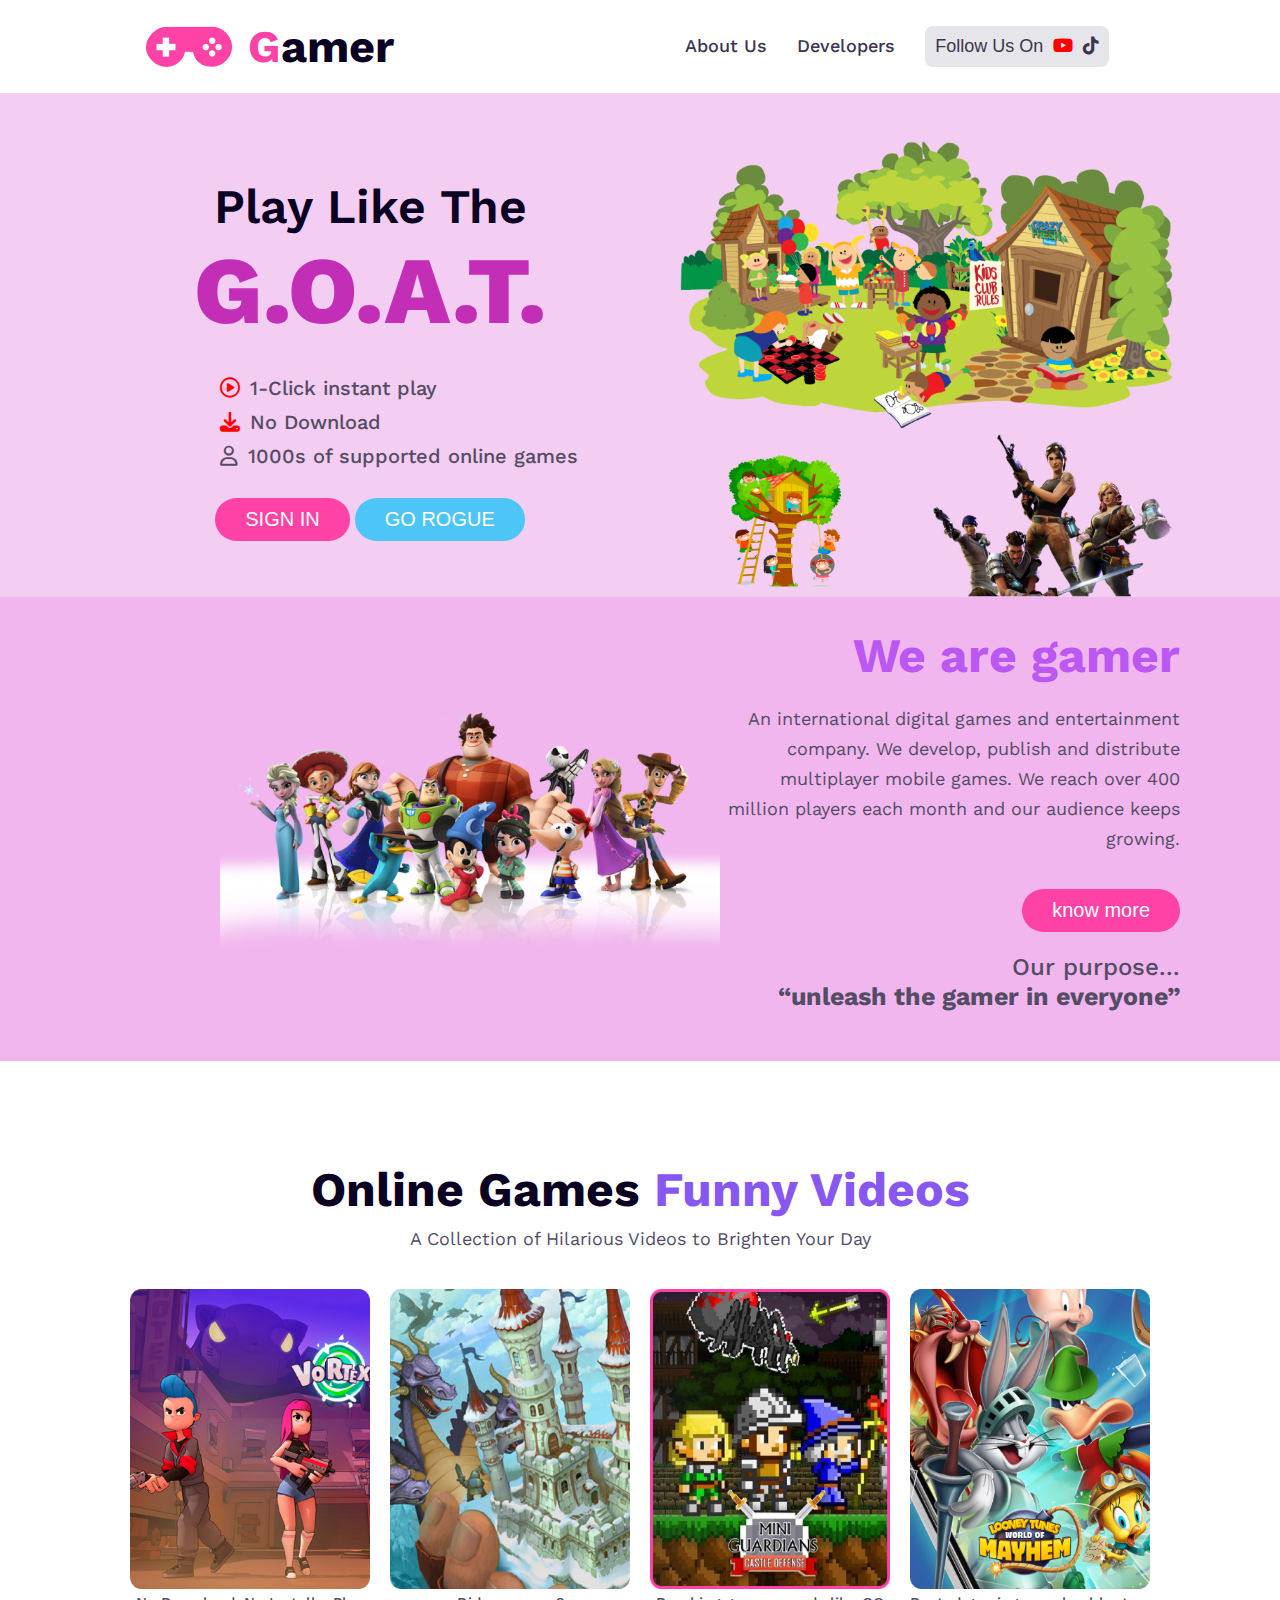
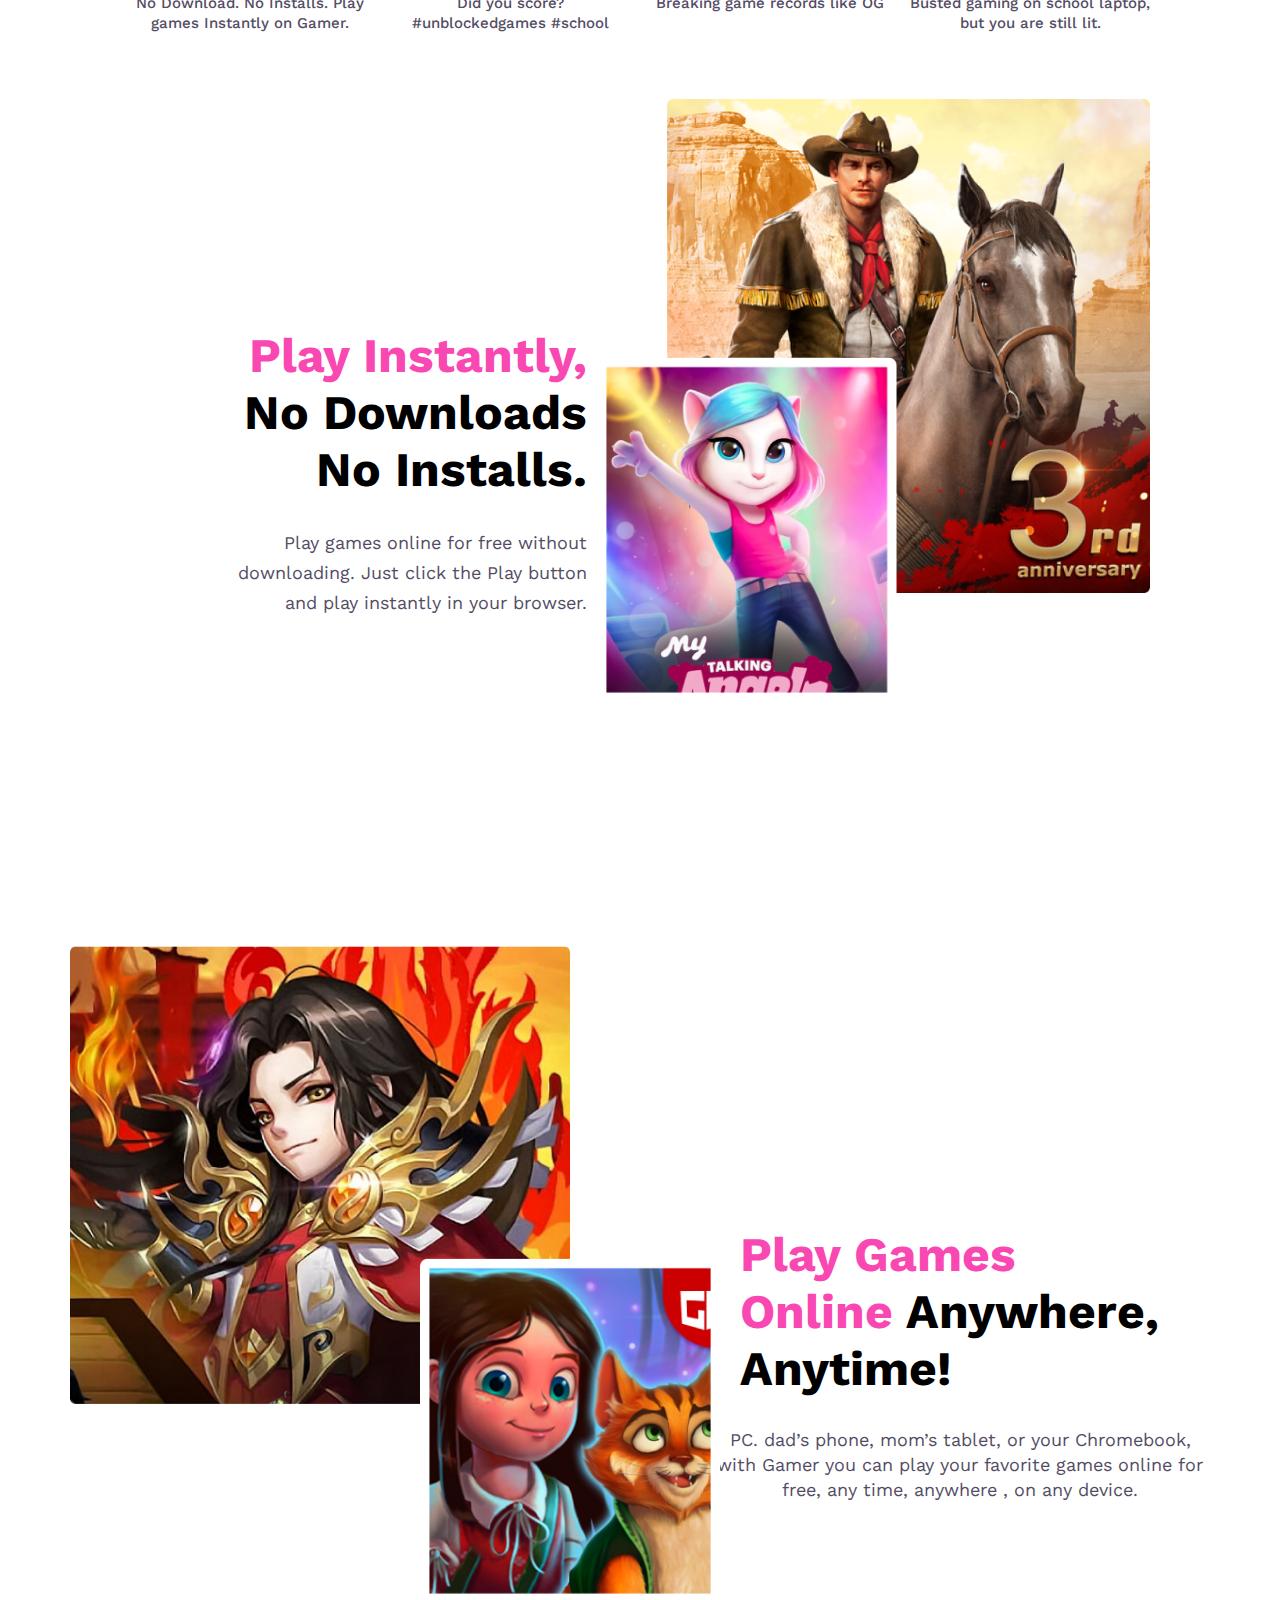
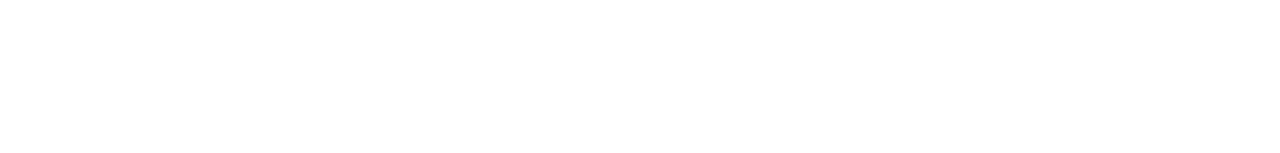
==== index.html @ 500e4ae5 "updated play-games section" ====
<!DOCTYPE html>
<html lang="en">
<head>
    <meta charset="UTF-8">
    <meta name="viewport" content="width=device-width, initial-scale=1.0">
    <title>Gamer</title>

    <!-- favicon  -->
    <link rel="shortcut icon" href="images/Frame.png" type="image/x-icon">

    <!-- font awesome cdn  -->
    <link rel="stylesheet" href="https://cdnjs.cloudflare.com/ajax/libs/font-awesome/6.4.0/css/all.min.css">

    <link rel="stylesheet" href="style.css">
</head>
<body>
    

    <header>
        <!-- navbar section starts here -->
        <nav class="nav-container">
            <div class="logo-container">
                <img src="images/Frame.png" alt="">
                <p><span class="g">G</span>amer</p>
            </div>
            <div class="nav-items-container">
                <a href="">About Us</a>
                <a href="">Developers</a>
                <a href=""><button class="login-btn" href="">Follow Us On  <i class="fa-brands fa-youtube"></i>  <i class="fa-brands fa-tiktok"></i></button></a>
            </div>
        </nav>
        


        <div class="banner">
            <div class="banner-content">
                <h3>Play Like The</h3>
                <h2>G.O.A.T.</h2>
                <p><i class="fa-regular fa-circle-play red"></i></i>1-Click instant play</p>
                <p><i class="fa-solid fa-download red"></i>No Download</p>
                <p><i class="fa-regular fa-user "></i>1000s of supported online games</p>
                <button class="btn-primary btn">SIGN IN</button>
                <button class="btn-blue btn">GO ROGUE</button>
            </div>            
            <img src="images/Group 18.png" alt="" class="banner-photo">           
        </div>

        <!-- banner section ends from here  -->

    </header>

    <main>

        
        <!-- We are gamer section starts from here  -->
        <section class="gamer">                       
            <img src="images/pngwing 4.png" alt="" class="gamer-photo"> 
            <div class="gamer-content">
                <h3>We are gamer</h3>
                <p>An international digital games and entertainment company. We develop, publish and distribute multiplayer mobile games. We reach over 400 million players each month and our audience keeps growing.</p>            
                <button class="btn-know btn-primary btn">know more</button>
                <p class="our-purpose">Our purpose...</p>
                <span>“unleash the gamer in everyone”</span>
            </div>           
        </section>
        <!-- We are gamer section ends from here  -->

        <!--  Funny Videos section starts from here  -->
        <section class="funny-video" >
            <div class="funny-video-container">
                <h2 class="funny-video-title">Online Games <span>Funny Videos</span></h2>
            <p class="funny-video-description">
                A Collection of Hilarious Videos to Brighten Your Day
            </p>
            </div>
            <div class="funny-video-card">
                <div class="cards">
                    <img class="card-photo1" src="images/Rectangle 4.png" alt=""><br>
                    <a href="">No Download. No Installs. Play games Instantly on Gamer.</a>
                </div>
                <div class="cards">
                    <img class="card-photo2"  src="images/Rectangle 5.png" alt=""><br>
                    <a href="">Did you score? #unblockedgames #school</a>
                </div>
                <div class="cards">
                    <img class="card-photo3"  src="images/Rectangle 7.png" alt=""> <br>
                    <a href="">Breaking game records like OG</a>
                </div>
                <div class="cards">
                    <img class="card-photo4"  src="images/Rectangle 6.png" alt=""> <br>
                    <a href="">Busted gaming on school laptop, but you are still lit.</a>
                </div>
            </div>
        </section>
         <!--  Funny Videos section ends from here  -->


        <!-- Play section  -->
        <section class="play">
            <div class="play-content">
                <h3 class="play-title"><span class="">Play Instantly,</span>
                    No Downloads
                    No Installs.</h3>
                <p class="play-description">Play games online for free without downloading. Just click the Play button and play instantly in your browser.</p>                
            </div>
            <div class="play-img">
                <img class="img" src="images/Rectangle 55.png" alt="">
                <div class="badge-img">
                    <img  class="badge-img" src="images/Rectangle 66.png" alt="">
                </div>
            </div>
        </section>

        <!-- Play section  -->
        <section class="play-games">
            <div class="play-games-img">
                <img class="img" src="images/Rectangle 67.png" alt="">
                <div class="play-games-badge-img">
                    <img  class="play-games" src="images/Rectangle 78.png" alt="">
                </div>
            </div>

            <div class="play-games-content">
                <h3 class="play-games-title"><span >Play Games <br> Online</span>
                     Anywhere, Anytime!</h3>
                <p class="play-games-description">PC. dad’s phone, mom’s tablet, or your Chromebook, with Gamer you can play your favorite games online for free, any time, anywhere , on any device.</p>                
            </div>
            
        </section>
    </main>


  
</body>
</html>
---- style.css ----
/* Work Sans font family  */

  @import url('https://fonts.googleapis.com/css2?family=Work+Sans:ital,wght@0,400;0,500;0,600;0,700;0,800;1,400;1,500;1,600;1,700;1,800&display=swap');

*{
    margin: 0px;
    padding: 0px;
  }
body{
    font-family: 'Work Sans', sans-serif;
  }

  /* navbar section starts from here  */
nav{
    background-color: #fff;
    display: flex;
    justify-content: space-around;
    align-items: center;
    padding: 20px 0px;
}
.logo-container{
    display: flex;   
    align-items: center; 
}
.logo-container img{
    margin-right: 15px;
}
.logo-container p{
    color: #0B0223;
    font-size: 45px;
    font-weight: 700;
}
.logo-container .g{
    color: #FF42A5;
}
.nav-container a{
    color: #3C354F;
    font-size: 18px;
    font-weight: 500;
    text-decoration: none;
    margin-right: 25px;
}
.nav-container button{
    padding: 10px;
    font-size: 18px;
    color: #3C354F;
    border-radius: 8px;
    background: rgba(11, 2, 35, 0.10);
    border: none;
}
.nav-container button i{
    margin-left: 5px;
}
.nav-container button i:first-child{
    color: red;
}
/* navbar section ends from here  */


 .banner{
    display: flex;
    align-items: center;
    text-align: center; 
    justify-content: space-between;
    padding: 30px 100px 0px 120px;
    text-align: left;
    background-color: rgb(244, 205, 242);
}
.banner-content{
    width: 500px;
    text-align: center;
}
.banner h3{
    color: #0B0223;
    font-size: 48px;
    font-weight: 600;
    margin-bottom: 0px;
}
.banner h2{
    font-size: 95px;
    font-weight: 800;
    color:  #c22fb6;
    margin-bottom: 30px;
}

.banner-content p{
    text-align: left;
    padding: 0px 0px 0px 100px;
    color: #534C64;
    font-size: 20px;
    font-weight: 500;
    margin:10px 0px 0px 0px;
}
.banner-content .red{
    color: red;
}
.banner-content i{
    margin-right: 10px;
}
.banner-photo{
    width: 500px;
}
.banner-content button{
    margin-top: 30px;
}
.btn{
    margin-top: 35px;
    padding: 10px 30px;
    font-size: 20px;
    border-radius: 48px;
    color: #fff;
    border: none;
}
 .btn-primary{
    background:  #FF42A5;
}
 .btn-blue{
    background:  #4EC5F7;
}
 /* We are gamer section starts from here  */
 .gamer{
    display: flex;
    align-items: center;
    justify-content: space-between;
    padding: 30px 100px 0px 120px;
    background-color: rgb(241, 182, 238);
    text-align: right;
    padding-bottom: 50px;
 }
 .gamer img{
    width: 500px;
    padding-left: 100px;
 }
 .gamer .gamer-content{
    width: 500px;
 }
 .gamer-content h3{
    text-align: right;
    font-size: 48px;
    font-weight: 700;
    color: #bb58f1;
 }
 .gamer p{
    
    margin-top: 20px;
    color: #534C64;
    text-align: right;
    font-size: 18px;
    font-weight: 400;
    line-height: 30px;
 }
 .gamer button{
    text-align: right;
 }
 .gamer .our-purpose{
    color: #534C64;
    text-align: right;
    font-size: 24px;
    font-weight: 500;
 }
 .gamer span{
    color: #534C64;
    font-size: 25px;
    font-weight: 700;
 }

  /* Funny Videos section starts from here  */
 .funny-video{
    text-align: center;
    margin:0px 120px 100px 120px;

}
.funny-video-container{
    margin: 100px  0px 30px 0px;
}
.funny-video-title{
    color: #0B0223;
    text-align: center;
    font-size: 48px;
    font-weight: 700;
    margin-bottom: 10px;
}
.funny-video-title span{
   color: #8758F1;
}
.funny-video-description{
    color: #534C64;
    font-size: 18px;
    font-weight: 400;
    
}
.funny-video-card{
    display: flex;
    align-items: center;
    justify-content: space-evenly;
}
.cards{
    padding: 10px;
    width: 100%;
    height: 300px;
}
.cards img{
   width: 100%;
   height: 300px;
    
}

.cards a{
    color: #534C64;
    font-size: 15px;
    font-weight: 500;
    line-height: 20px;
    text-decoration: none;
}

/* Funny Videos section ends from here  */
/* play section  */
.play{
    /* margin:  0px 240px; */
    /* margin: 130px 50px 0px; */
    display: flex;
    justify-content: space-between;
    align-items: center;
    text-align: center;
    padding: 0px 200px;
    margin-bottom: 0px;
}
.play-content{    
    width: 400px;
    text-align: center;
    padding: 0px 10px 100px 0px;
}
.play .play-title{    
    text-align: right;
    font-size: 48px;
    font-weight: 700;
}
.play .play-title span{
    color: #F948B2;
}
.play .play-description{
    color: #534C64;
    text-align: right;
    font-size: 18px;
    font-weight: 400;
    bottom: 120px;
    line-height: 30px;
    margin-top: 30px;
}
.play-img{
   width: 500px;
}
.play-img .img{ 
    width: 100%;
    margin-left: 70px;
}
.badge-img {
    border-radius: 8px;
    width: 300px;
    position: relative;     
    bottom: 120px;
}



/* play-games section starts from here  */
.play-games{
    display: flex;
    justify-content: space-around;
    align-items: center;
    text-align: center;
    margin-top: 0px;
}
.play-games-img {
    width: 500px;
}
.play-games-img img{
    width: 100%;
}
.play-games-badge-img {
    border-radius: 8px;
    width: 300px;
    position: relative;     
    bottom: 150px;
    left: 350px;
}
.play-games-content{
    width: 500px;
}
.play-games-title{
    font-size: 48px;
    font-weight: 700;
    text-align: left;
    padding: 30px;
}
.play-games-title span{
    color: #F948B2;
}
.play-games-description{
    color: #534C64;
    font-size: 18px;
    font-weight: 400;
    line-height: 25px;
}


/* media query starts from here  */

@media screen and (max-width: 576px) {
    nav, .nav-items-container{
        flex-direction: column;
    }
   
    .nav-container a{
        display: grid;
        padding: 10px;
        text-align: center;
    }
}
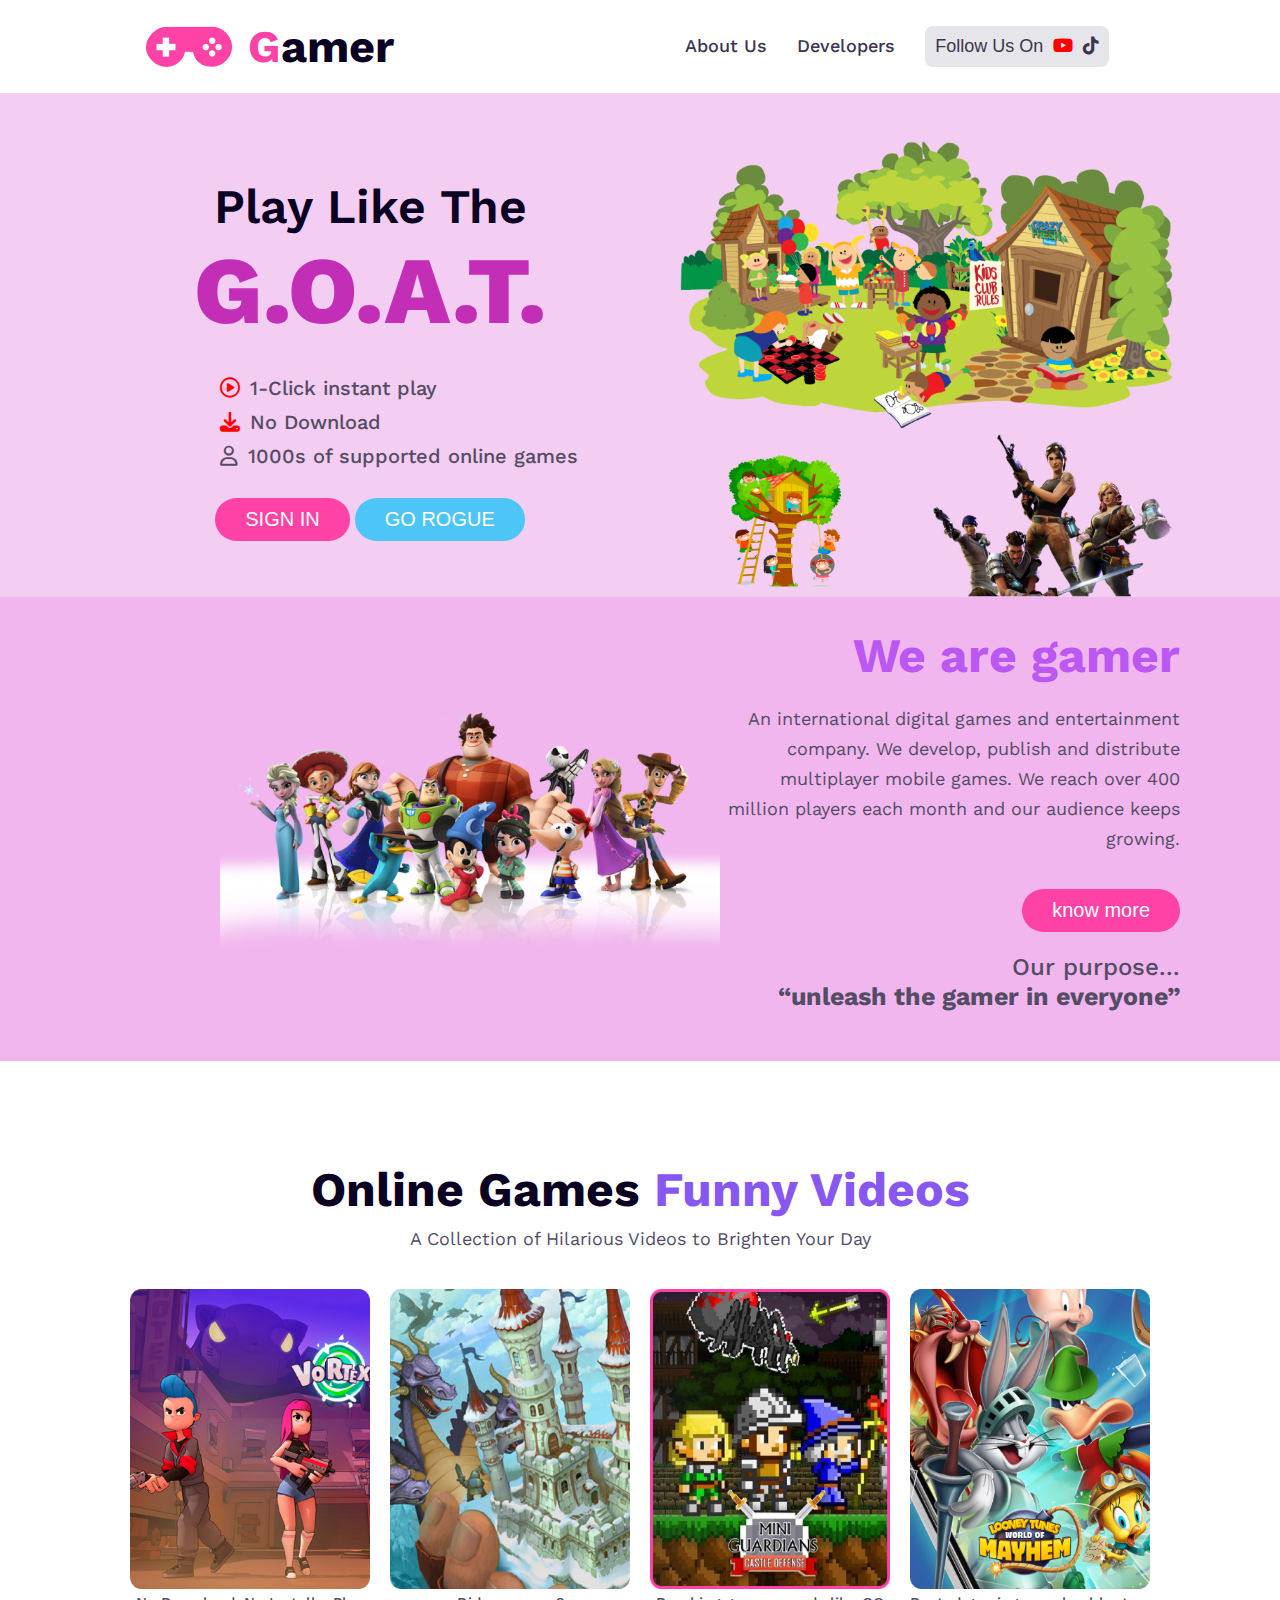
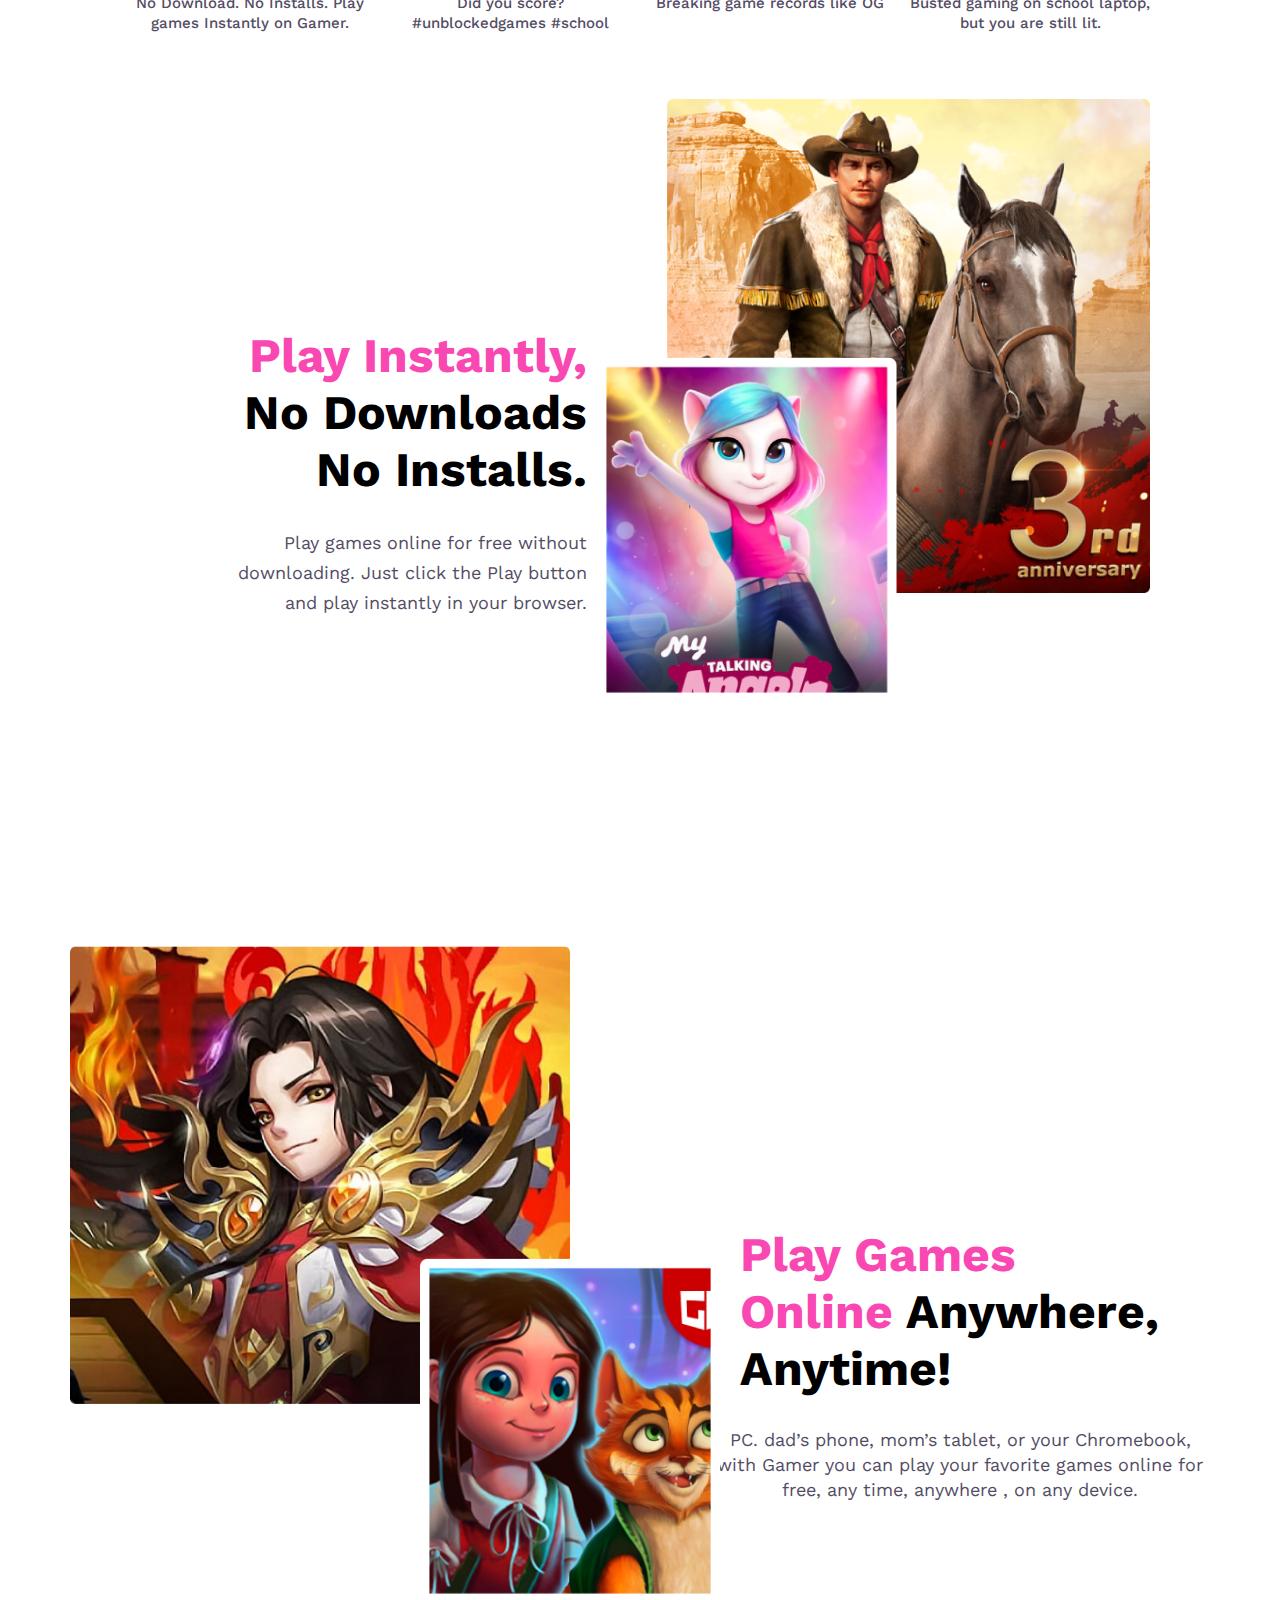
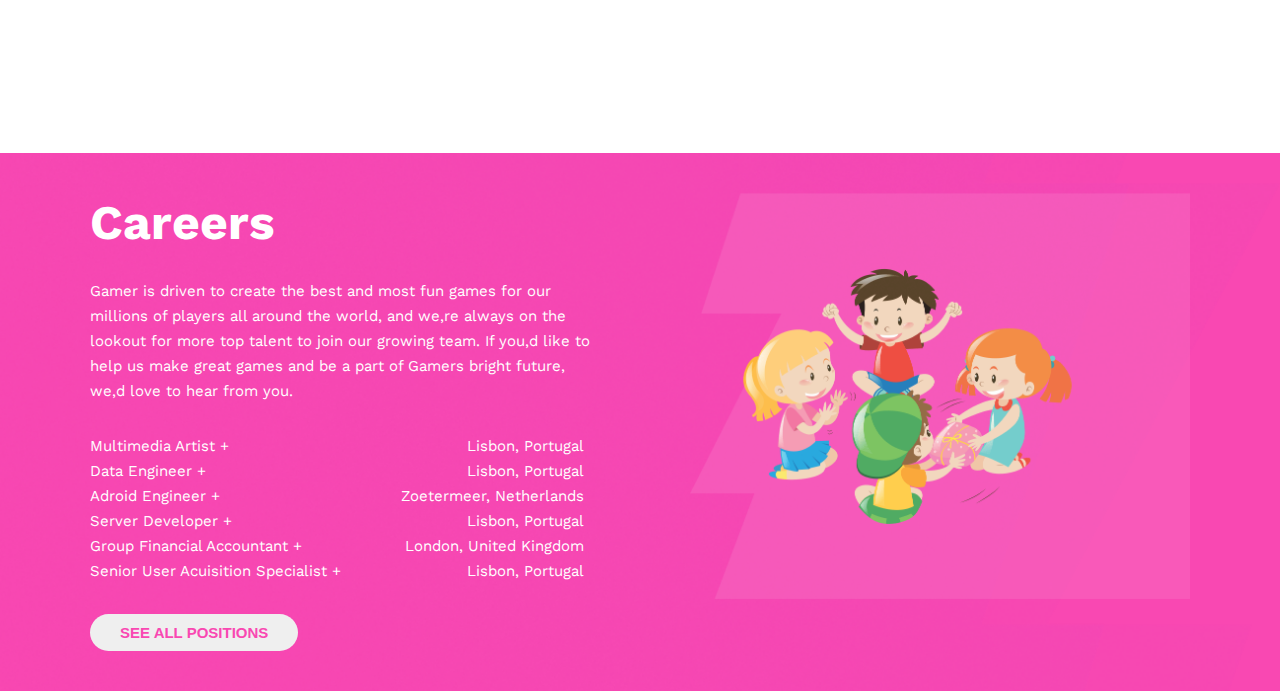
==== commit c473e8c8: "completed carrer section" ====
--- a/index.html
+++ b/index.html
@@ -111,7 +111,7 @@
             </div>
         </section>
 
-        <!-- Play section  -->
+        <!-- Play games section  -->
         <section class="play-games">
             <div class="play-games-img">
                 <img class="img" src="images/Rectangle 67.png" alt="">
@@ -127,6 +127,37 @@
             </div>
             
         </section>
+
+        <section class="carrer">
+            <div class="carrer-content">
+                <div class="carrer-description">
+                    <h1>Careers</h1>
+                    <p>Gamer is driven to create the best and most fun games for our millions of players all around the world, and we,re always on the lookout for more top talent to join our growing team. If you,d like to help us make great games and be a part of Gamers bright future, we,d love to hear from you.</p>
+                </div> 
+                <div class="carrer-post">
+                    <div class="post">
+                        <p>Multimedia Artist + <br>
+                            Data Engineer + <br>
+                            Adroid Engineer + <br>
+                            Server Developer + <br>
+                            Group Financial Accountant + <br>
+                            Senior User Acuisition Specialist +</p>
+                            <button>See all positions</button>
+                    </div>
+                    <div class="name">
+                        Lisbon, Portugal <br> 
+                        Lisbon, Portugal <br>
+                        Zoetermeer, Netherlands <br>
+                        Lisbon, Portugal <br>
+                        London, United Kingdom <br>
+                        Lisbon, Portugal <br>
+                    </div>
+                </div>               
+            </div>
+            <div class="carrer-image">
+                <img src="images/Group 65.png" alt="">
+            </div>
+        </section>
     </main>
 
 
--- a/style.css
+++ b/style.css
@@ -302,8 +302,63 @@
     font-weight: 400;
     line-height: 25px;
 }
-
-
+/* carrer section starts from here  */
+.carrer{
+    display: flex;
+    justify-content: space-around;
+    background-color:  #F948B2;
+    padding: 40px;
+    background-image: url('images/Group\ 14.png');
+    background-position: center;
+    background-size: cover;
+    background-repeat: no-repeat;
+}
+.carrer-description h1{
+    color: #FFF;
+    font-size: 48px;
+    font-weight: 700;
+    line-height: 60px; 
+    margin-bottom: 2cqw;
+}
+.carrer-description p, .carrer-post{
+    color: #FFF;
+    font-size: 15px;
+    font-weight: 400;
+    line-height: 25px;
+}
+.carrer-content{
+    width: 500px;
+    
+}
+.post, .name{
+    margin-top: 30px;
+}
+.post{
+    text-align: left;
+    padding-right: 60px;
+}
+.post button{
+    margin-top: 30px;
+    padding: 10px 30px;
+    font-size: 15px;
+    font-weight: 600;
+    text-transform: uppercase;
+    border-radius: 50px;
+    border: none;
+    color: #F948B2;
+}
+.name{
+    text-align: right;
+}
+.carrer-post{
+    display: flex;
+}
+.carrer-image{
+    width: 500px;
+}
+.carrer-image img{
+    width: 100%;
+}
 /* media query starts from here  */
 
 @media screen and (max-width: 576px) {
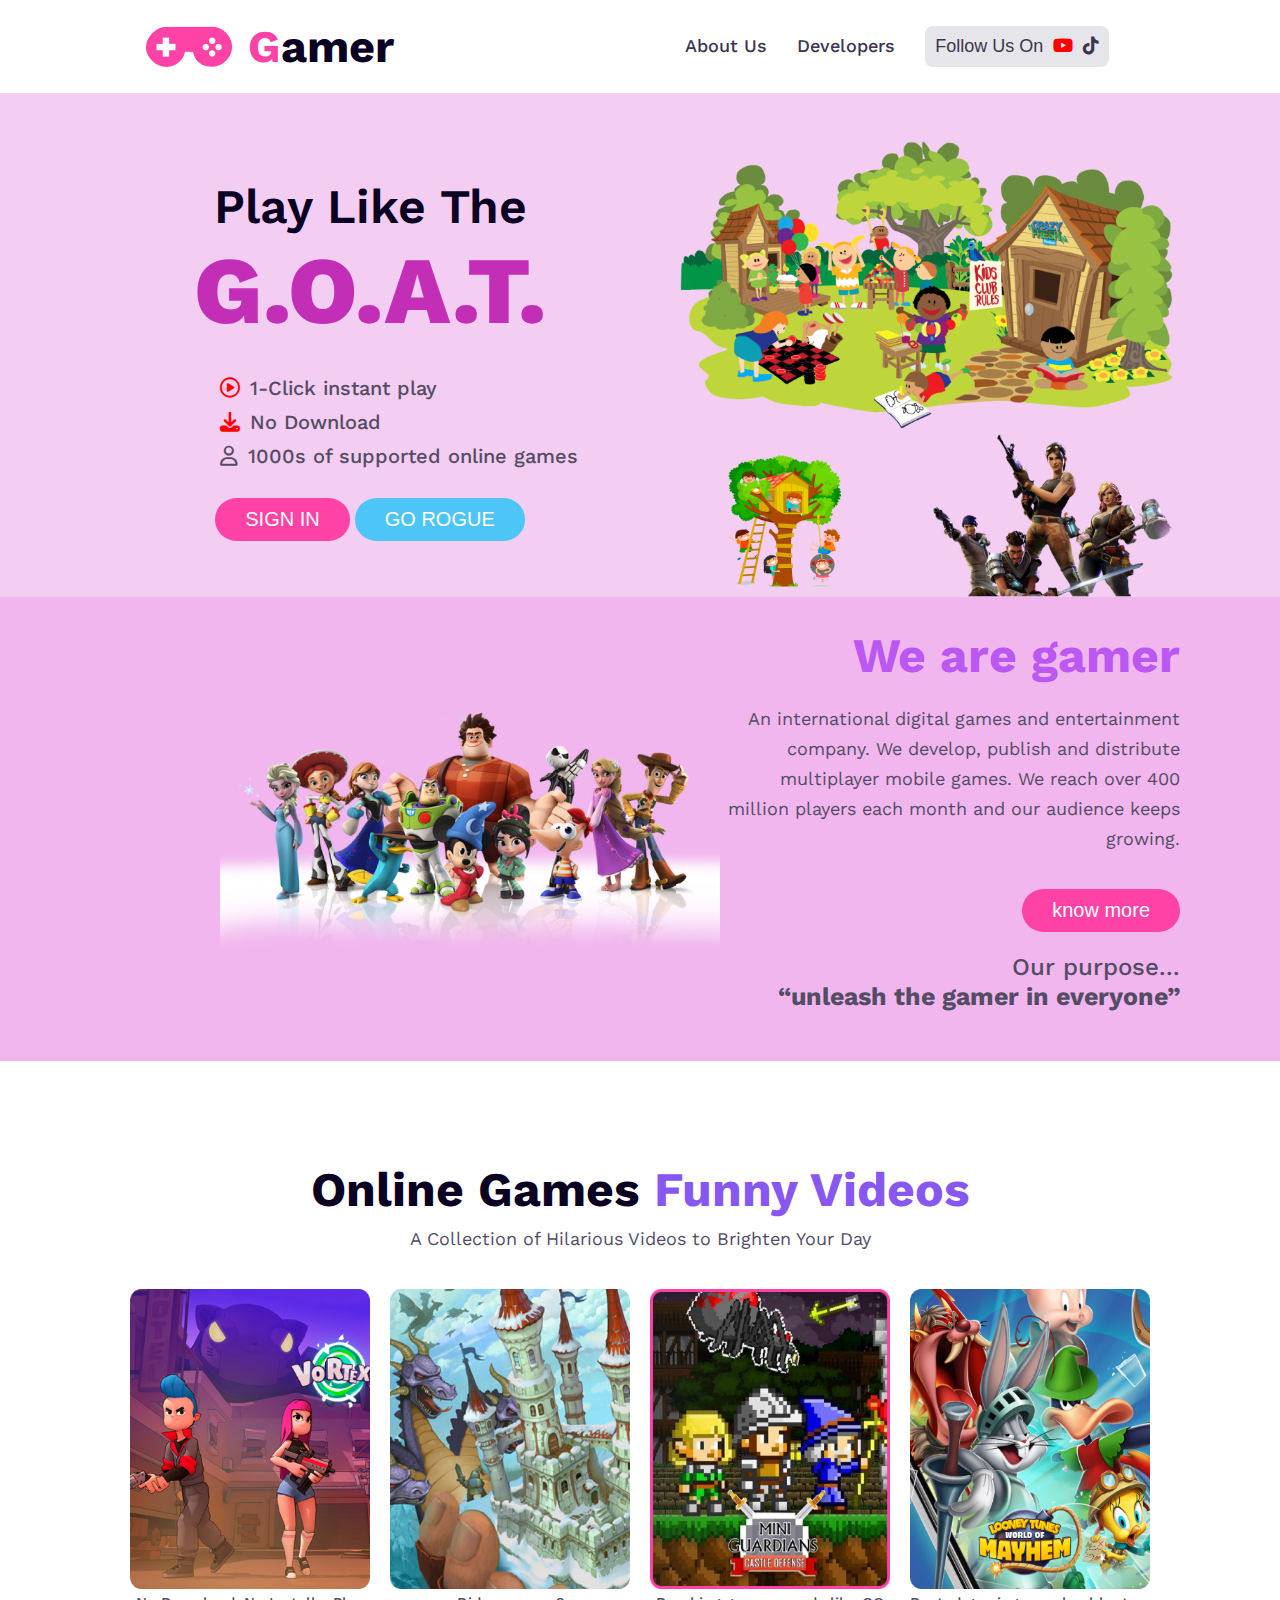
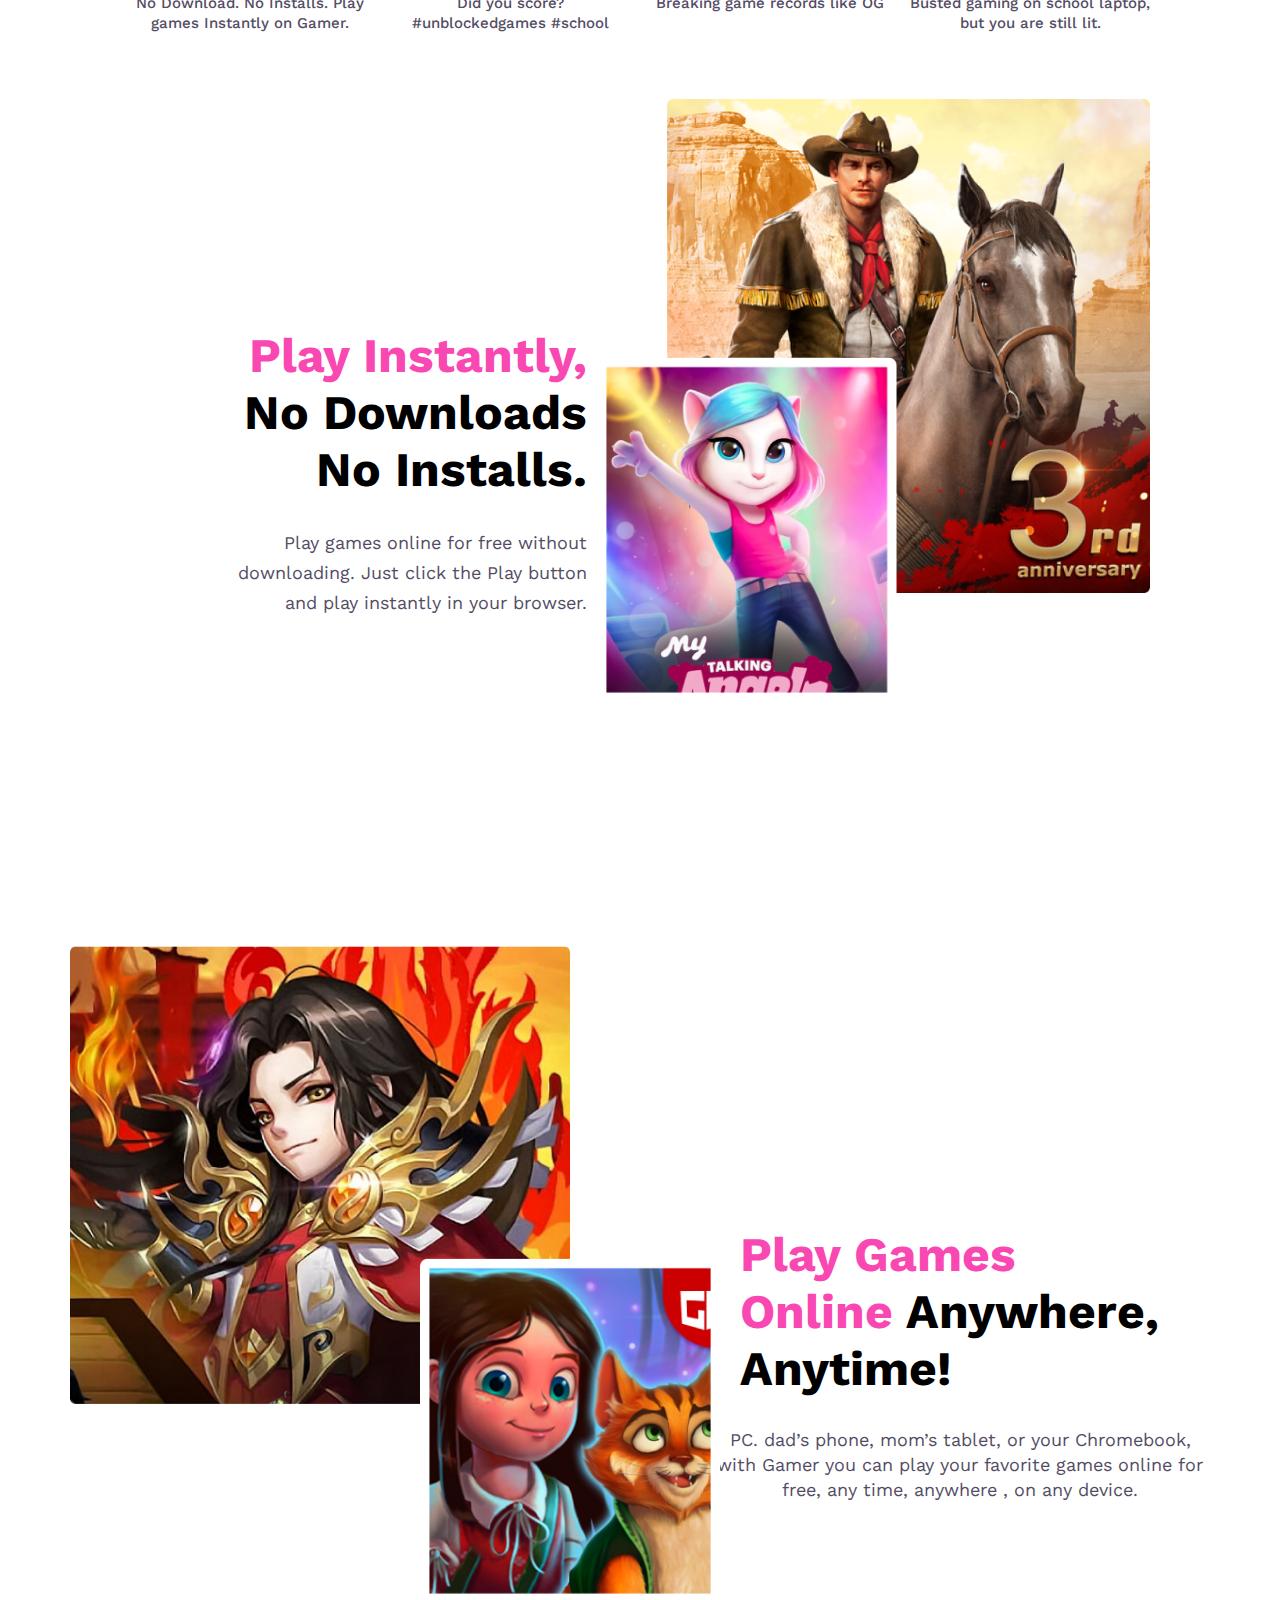
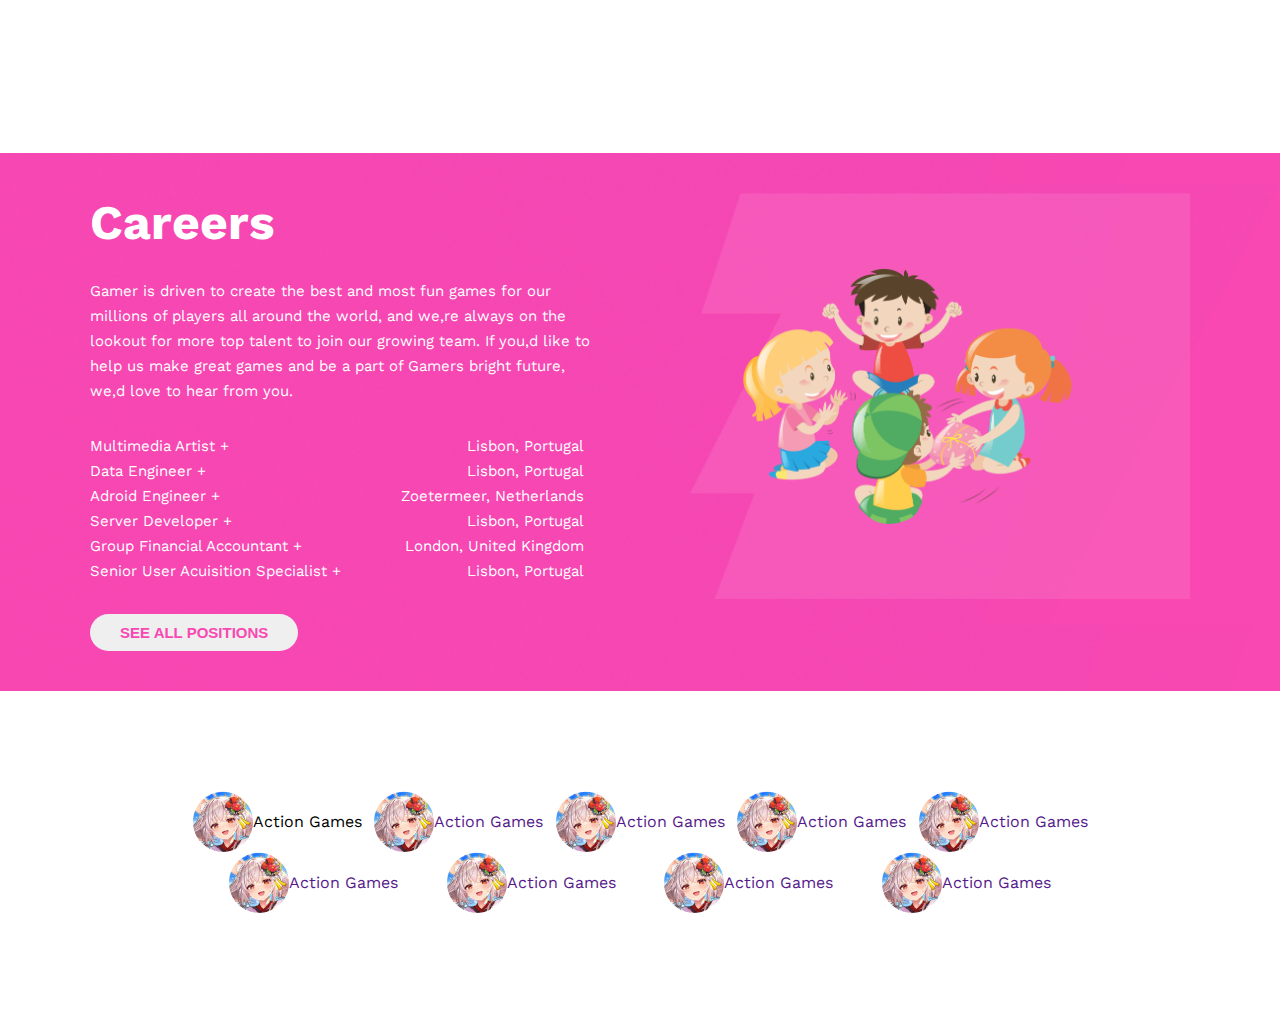
==== commit bf17d7e2: "brand section created" ====
--- a/index.html
+++ b/index.html
@@ -158,6 +158,51 @@
                 <img src="images/Group 65.png" alt="">
             </div>
         </section>
+
+        <section class="brand">
+            <div class="profile1">
+                <div class="user-1">
+                    <img src="images/Rectangle 11.png" alt="">
+                    <span>Action Games</span>
+                </div>
+                <div class="user-1">
+                    <img src="images/Rectangle 11.png" alt="">
+                    <a href="">Action Games</a>
+                </div>
+                <div class="user-1">
+                    <img src="images/Rectangle 11.png" alt="">
+                    <a href="">Action Games</a>
+                </div>
+                <div class="user-1">
+                    <img src="images/Rectangle 11.png" alt="">
+                    <a href="">Action Games</a>
+                </div>
+                <div class="user-1">
+                    <img src="images/Rectangle 11.png" alt="">
+                    <a href="">Action Games</a>
+                </div>
+            </div>
+            <div class="profile2">
+                <div class="user-1">
+                    <img src="images/Rectangle 11.png" alt="">
+                    <a href="">Action Games</a>
+                </div>
+                <div class="user-1">
+                    <img src="images/Rectangle 11.png" alt="">
+                    <a href="">Action Games</a>
+                </div>
+                <div class="user-1">
+                    <img src="images/Rectangle 11.png" alt="">
+                    <a href="">Action Games</a>
+                </div>
+                <div class="user-1">
+                    <img src="images/Rectangle 11.png" alt="">
+                    <a href="">Action Games</a>
+                </div>
+            </div>
+            
+            </div>
+        </section>
     </main>
 
 
--- a/style.css
+++ b/style.css
@@ -359,6 +359,28 @@
 .carrer-image img{
     width: 100%;
 }
+
+/* brand section starts from here  */
+.brand{
+    margin: 100px 180px;
+}
+.profile1{
+    display: flex;
+    justify-content: space-evenly;
+}
+.profile2{
+    display: flex;
+    justify-content: space-evenly;
+}
+.brand a{
+    text-decoration: none;
+    text-align: center;
+}
+.user-1{
+    display: flex;
+    align-items: center;
+}
+
 /* media query starts from here  */
 
 @media screen and (max-width: 576px) {
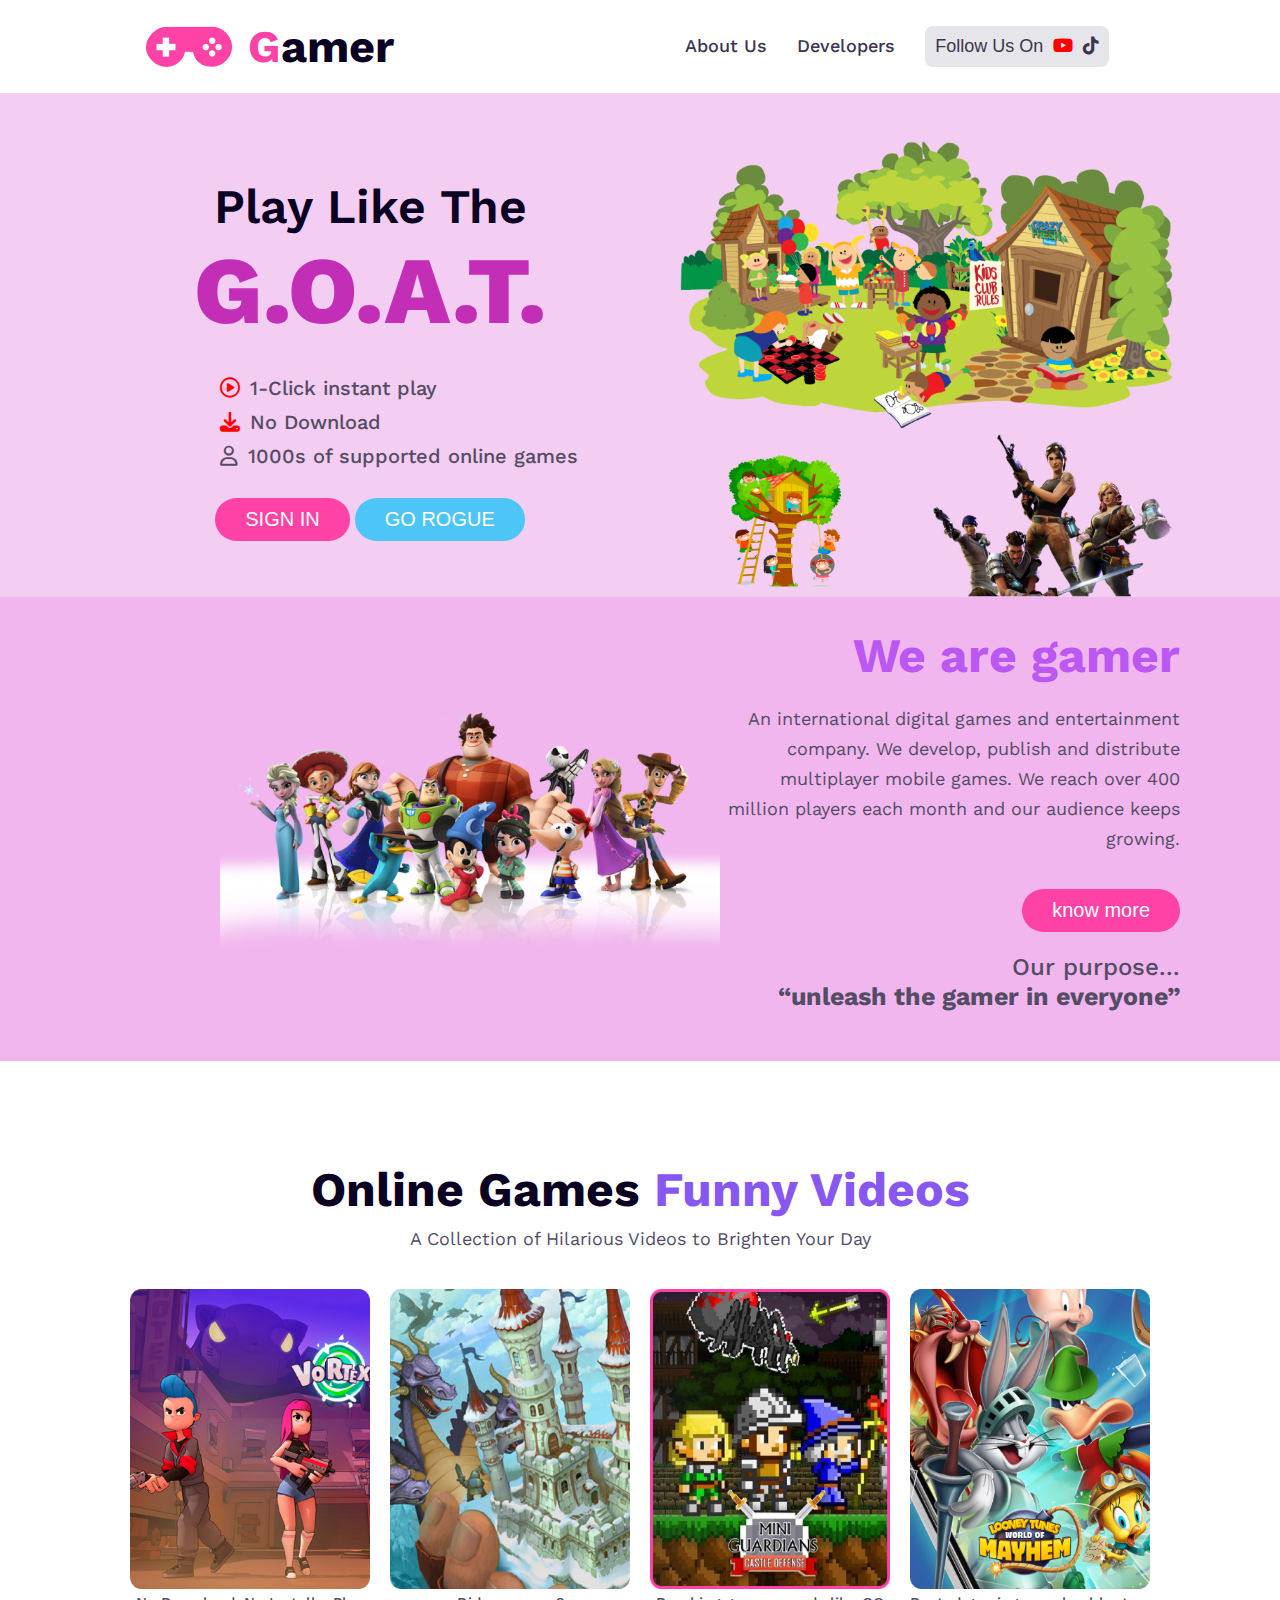
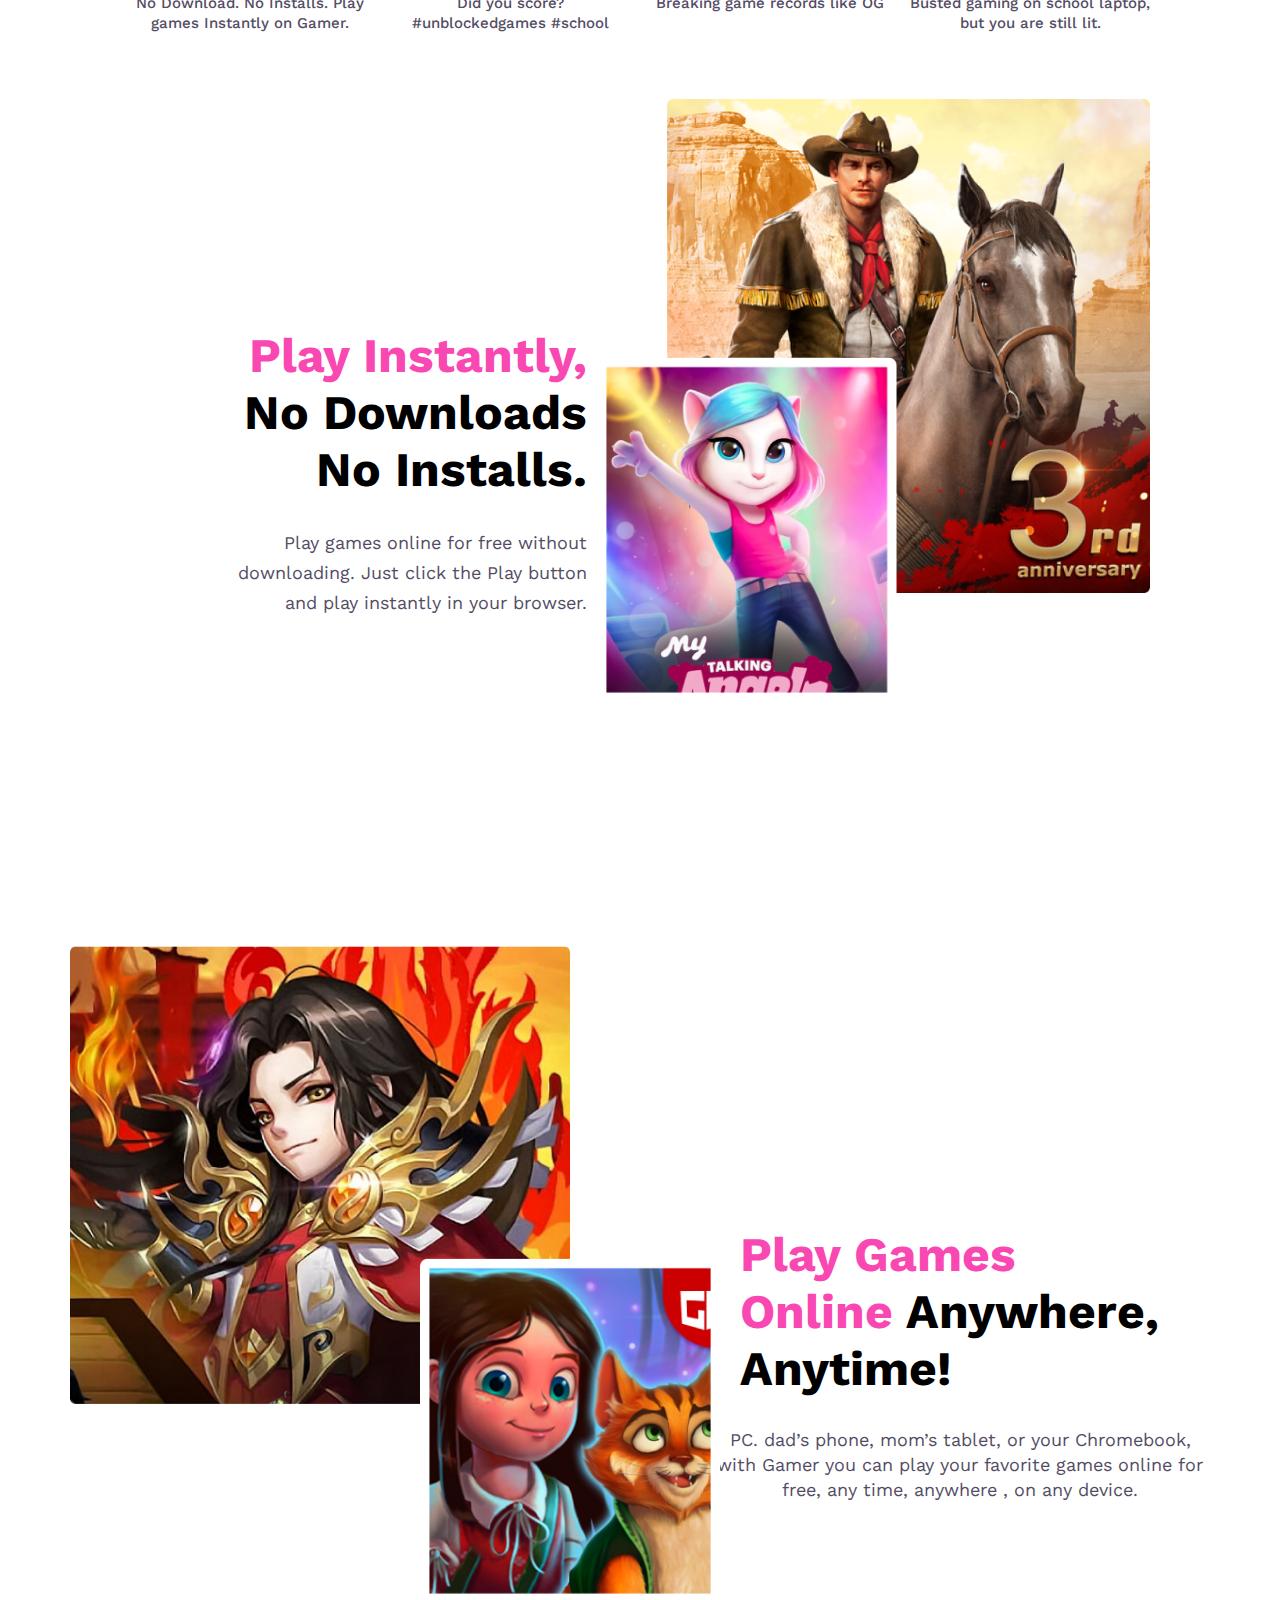
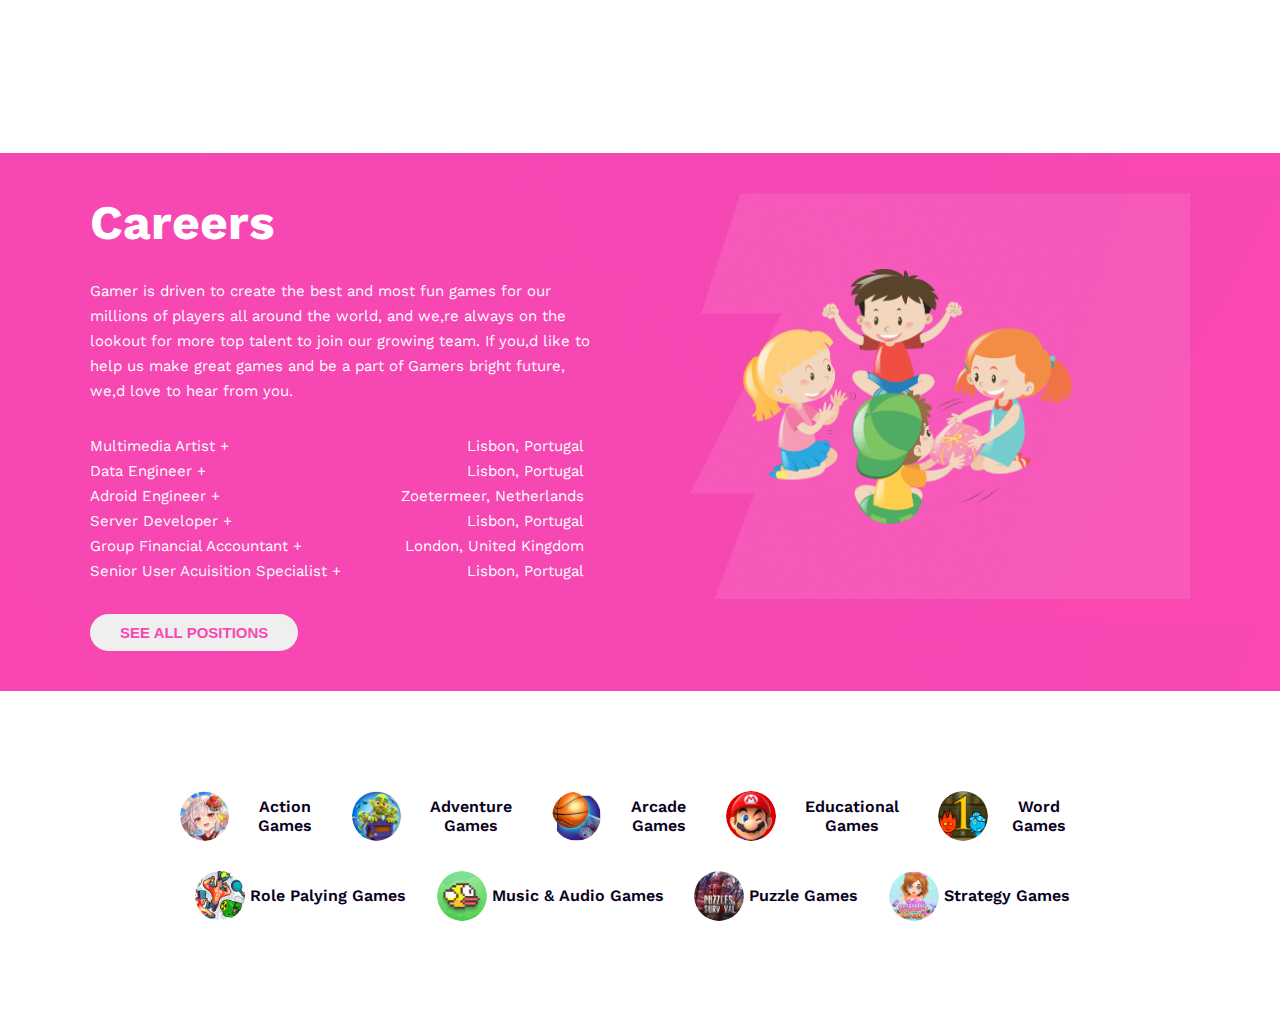
==== commit e3ba43ee: "user section completed" ====
--- a/index.html
+++ b/index.html
@@ -163,41 +163,41 @@
             <div class="profile1">
                 <div class="user-1">
                     <img src="images/Rectangle 11.png" alt="">
-                    <span>Action Games</span>
-                </div>
-                <div class="user-1">
-                    <img src="images/Rectangle 11.png" alt="">
-                    <a href="">Action Games</a>
-                </div>
-                <div class="user-1">
-                    <img src="images/Rectangle 11.png" alt="">
-                    <a href="">Action Games</a>
-                </div>
-                <div class="user-1">
-                    <img src="images/Rectangle 11.png" alt="">
-                    <a href="">Action Games</a>
-                </div>
-                <div class="user-1">
-                    <img src="images/Rectangle 11.png" alt="">
-                    <a href="">Action Games</a>
+                    <a>Action Games</a>
+                </div>
+                <div class="user-1">
+                    <img src="images/Rectangle 12.png" alt="">
+                    <a href="">Adventure Games</a>
+                </div>
+                <div class="user-1">
+                    <img src="images/Rectangle 13.png" alt="">
+                    <a href="">Arcade Games</a>
+                </div>
+                <div class="user-1">
+                    <img src="images/Rectangle 14.png" alt="">
+                    <a href="">Educational Games</a>
+                </div>
+                <div class="user-1">
+                    <img src="images/Rectangle 15.png" alt="">
+                    <a href="">Word Games</a>
                 </div>
             </div>
             <div class="profile2">
                 <div class="user-1">
-                    <img src="images/Rectangle 11.png" alt="">
-                    <a href="">Action Games</a>
-                </div>
-                <div class="user-1">
-                    <img src="images/Rectangle 11.png" alt="">
-                    <a href="">Action Games</a>
-                </div>
-                <div class="user-1">
-                    <img src="images/Rectangle 11.png" alt="">
-                    <a href="">Action Games</a>
-                </div>
-                <div class="user-1">
-                    <img src="images/Rectangle 11.png" alt="">
-                    <a href="">Action Games</a>
+                    <img src="images/Rectangle 16.png" alt="">
+                    <a href="">Role Palying Games</a>
+                </div>
+                <div class="user-1">
+                    <img src="images/Rectangle 17.png" alt="">
+                    <a href="">Music & Audio Games</a>
+                </div>
+                <div class="user-1">
+                    <img src="images/Rectangle 18.png" alt="">
+                    <a href="">Puzzle Games</a>
+                </div>
+                <div class="user-1">
+                    <img src="images/Rectangle 19.png" alt="">
+                    <a href="">Strategy Games</a>
                 </div>
             </div>
             
--- a/style.css
+++ b/style.css
@@ -364,17 +364,28 @@
 .brand{
     margin: 100px 180px;
 }
+
 .profile1{
     display: flex;
     justify-content: space-evenly;
 }
 .profile2{
+    margin-top: 30px;
     display: flex;
     justify-content: space-evenly;
+}
+.brand img{
+    width: 50px;
+    height: 50px;
+    border-radius: 50%;
 }
 .brand a{
     text-decoration: none;
     text-align: center;
+    padding:0px 15px 0px 5px;
+    color: #0B0223;
+    font-size: 1rem;
+    font-weight: 600;
 }
 .user-1{
     display: flex;
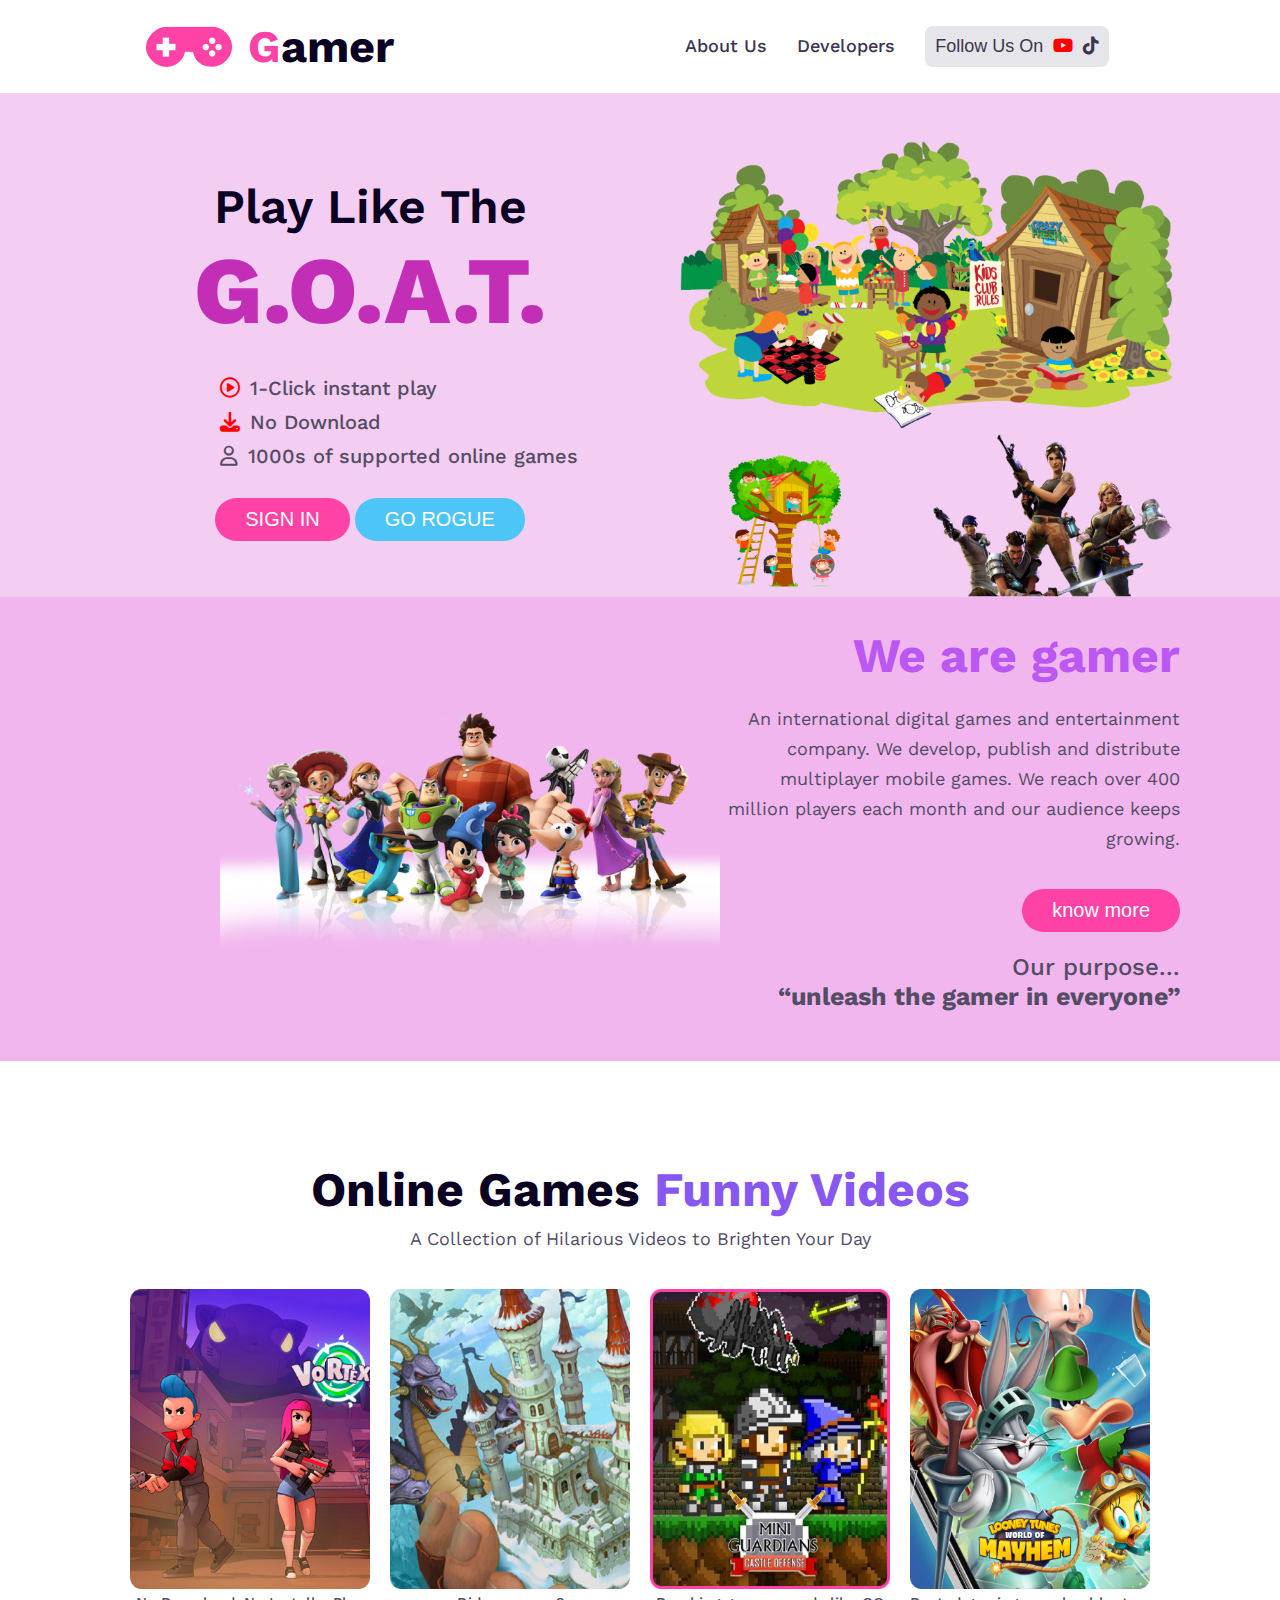
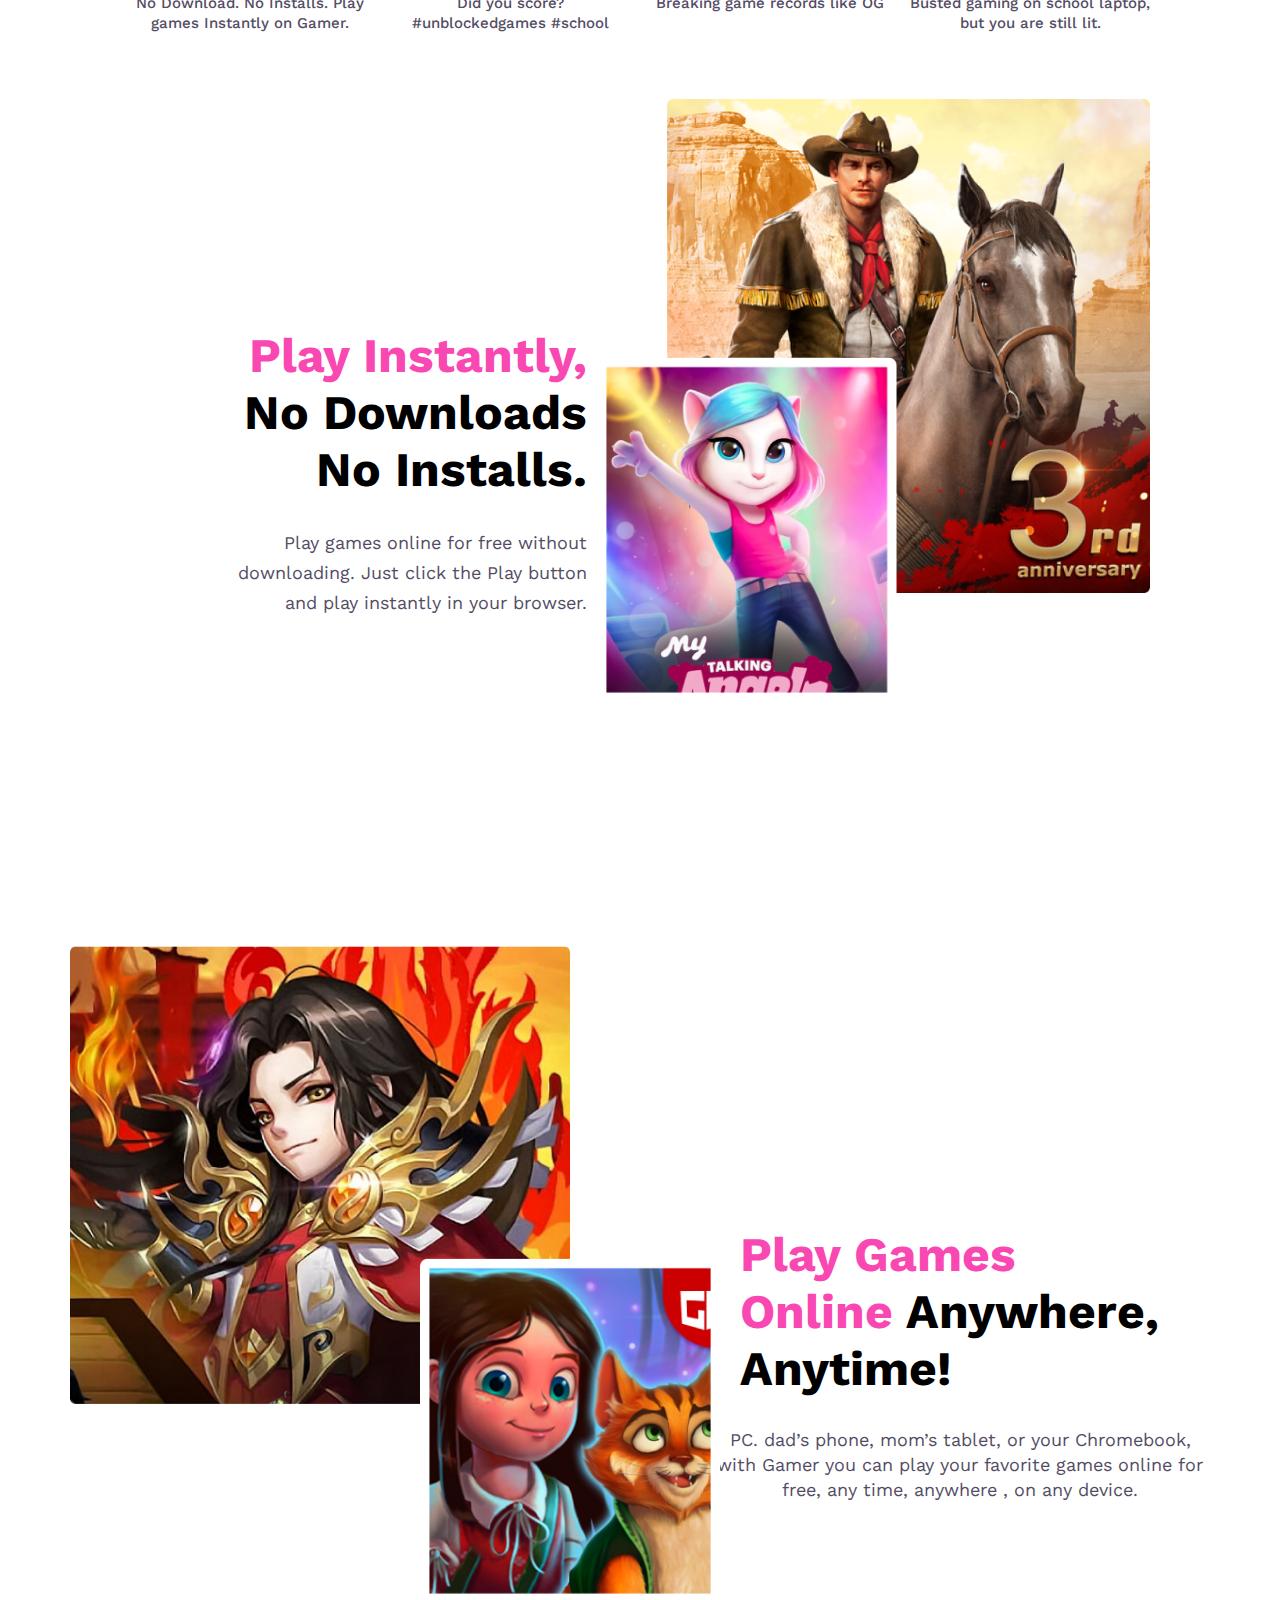
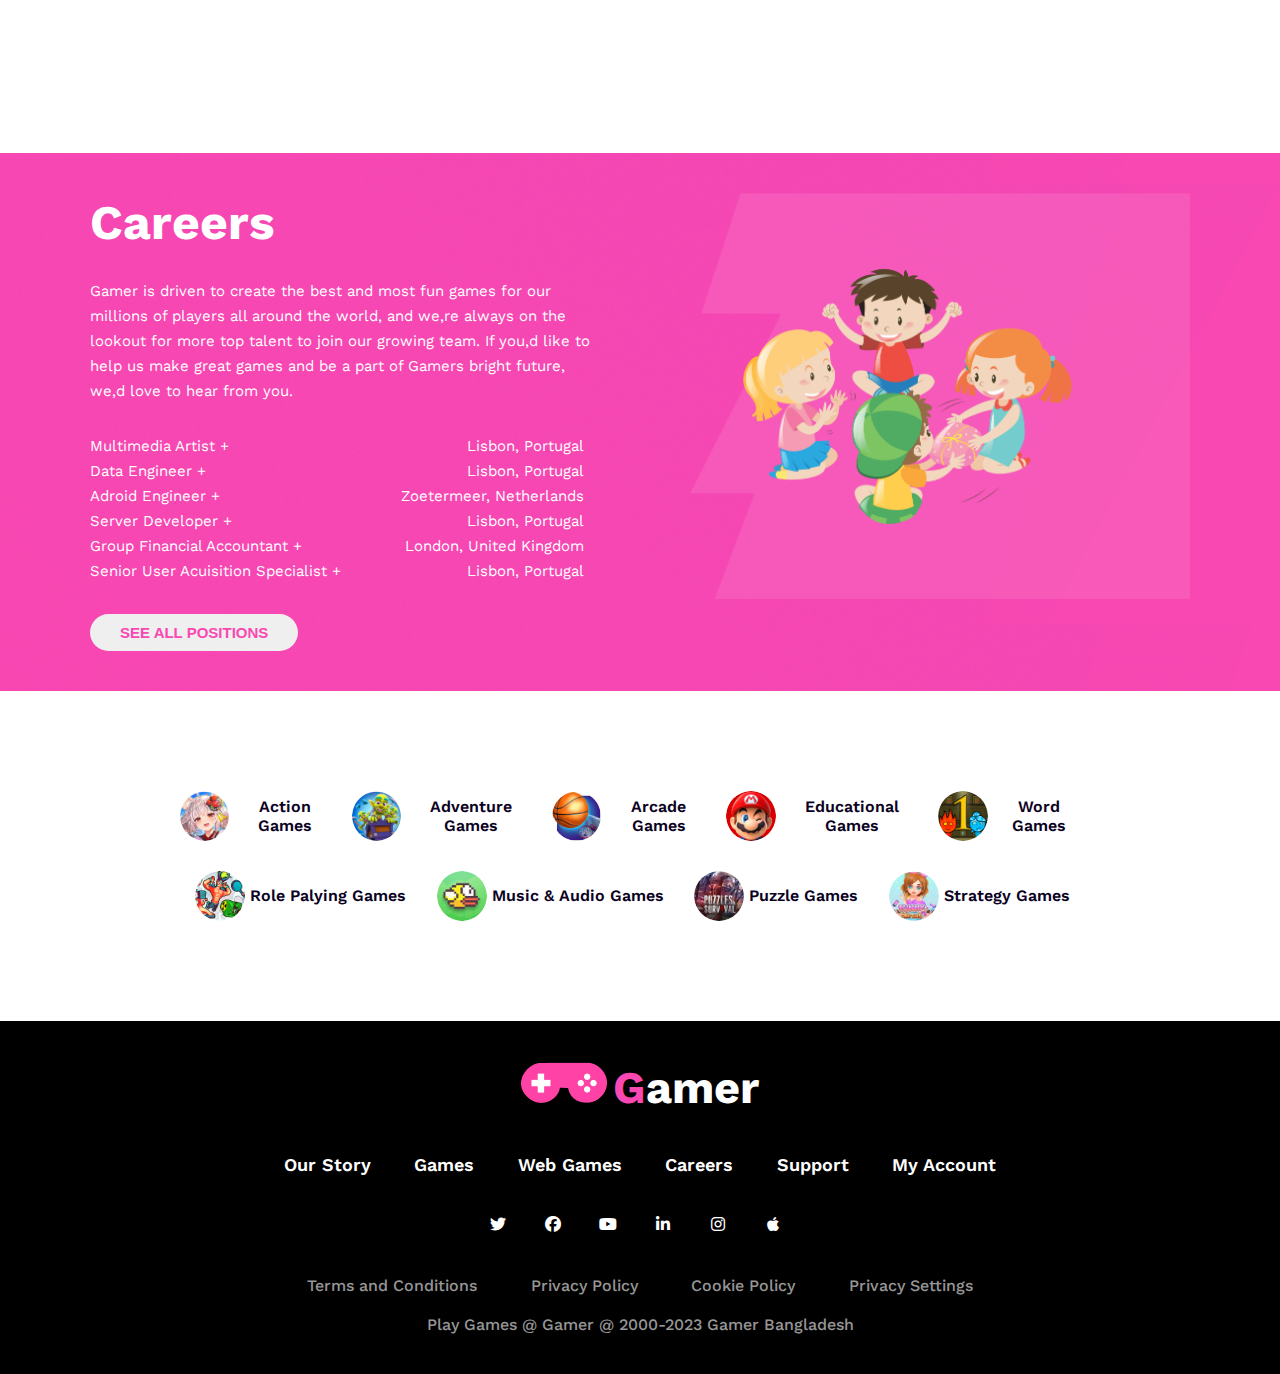
==== commit 5a1a0943: "completed the design part for desktop" ====
--- a/index.html
+++ b/index.html
@@ -205,7 +205,40 @@
         </section>
     </main>
 
-
+    <footer>
+        <!-- navbar section starts here -->
+        <div class="footer-nav-container">
+            <div class="footer-logo-container">
+                <img src="images/Frame.png" alt="">
+                <a><span class="g">G</span>amer</a>
+            </div>
+            <div class="footer-nav-items-container">
+                <a href="">Our Story</a>
+                <a href="">Games</a>
+                <a href="">Web Games</a>
+                <a href="">Careers</a>
+                <a href="">Support</a>
+                <a href="">My Account</a>
+            </div>
+            <div class="footer-icon">
+                <span><i class="fa-brands fa-twitter "></i></span>
+                <i class="fa-brands fa-facebook fb"></i>
+                <i class="fa-brands fa-youtube"></i>
+                <i class="fa-brands fa-linkedin-in"></i>
+                <i class="fa-brands fa-instagram"></i>
+                <i class="fa-brands fa-apple"></i>
+            </div>
+            <div class="footer-content">
+                <a href="">Terms and Conditions</a>
+                <a href="">Privacy Policy</a>
+                <a href="">Cookie Policy</a>
+                <a href="">Privacy Settings</a>
+            </div>
+            <div class="footer-copywright">
+                <p>Play Games @ Gamer @ 2000-2023 Gamer Bangladesh</p>
+            </div>
+        </div>
+    </footer>
   
 </body>
 </html>--- a/style.css
+++ b/style.css
@@ -30,7 +30,7 @@
     font-size: 45px;
     font-weight: 700;
 }
-.logo-container .g{
+.g{
     color: #FF42A5;
 }
 .nav-container a{
@@ -391,7 +391,71 @@
     display: flex;
     align-items: center;
 }
-
+/* footer section starts from here  */
+footer{
+    background-color: black;
+    padding: 40px;
+}
+.footer-logo-container{
+    text-align: center;
+  
+}
+.footer-logo-container a{
+    font-size: 45px;
+    font-weight: 700;
+    color :#fff;
+}
+.footer-logo-container img{
+    padding-top: 10pxpx;
+}
+.footer-logo-container .g{
+    color: #F948B2;
+}
+.footer-nav-items-container{
+    display: flex;
+    text-align: center;
+    justify-content: space-evenly;
+    margin: 40px 200px;
+}
+.footer-icon i{
+    color: white;
+    text-align: center;
+    margin-right: 10px;
+    width: 40px;
+    height: 40px;
+}
+.footer-icon i .fb{
+   color: red;
+}
+.footer-icon {
+    text-align: center;
+}
+.footer-nav-items-container a{
+    text-decoration: none;
+    color: #FFF;
+    font-size: 18px;
+    font-weight: 600;
+}
+.footer-content{
+    display: flex;
+    justify-content: space-around;
+    align-items: center;
+    margin : 20px 240px;
+}
+.footer-content a{
+    color: rgba(255, 255, 255, 0.60);
+    text-align: center;
+    font-size: 16px;
+    font-weight: 500;
+
+    text-decoration: none;
+}
+.footer-copywright{
+    color: rgba(255, 255, 255, 0.60);
+    text-align: center;
+    font-size: 16px;
+    font-weight: 500;
+}
 /* media query starts from here  */
 
 @media screen and (max-width: 576px) {
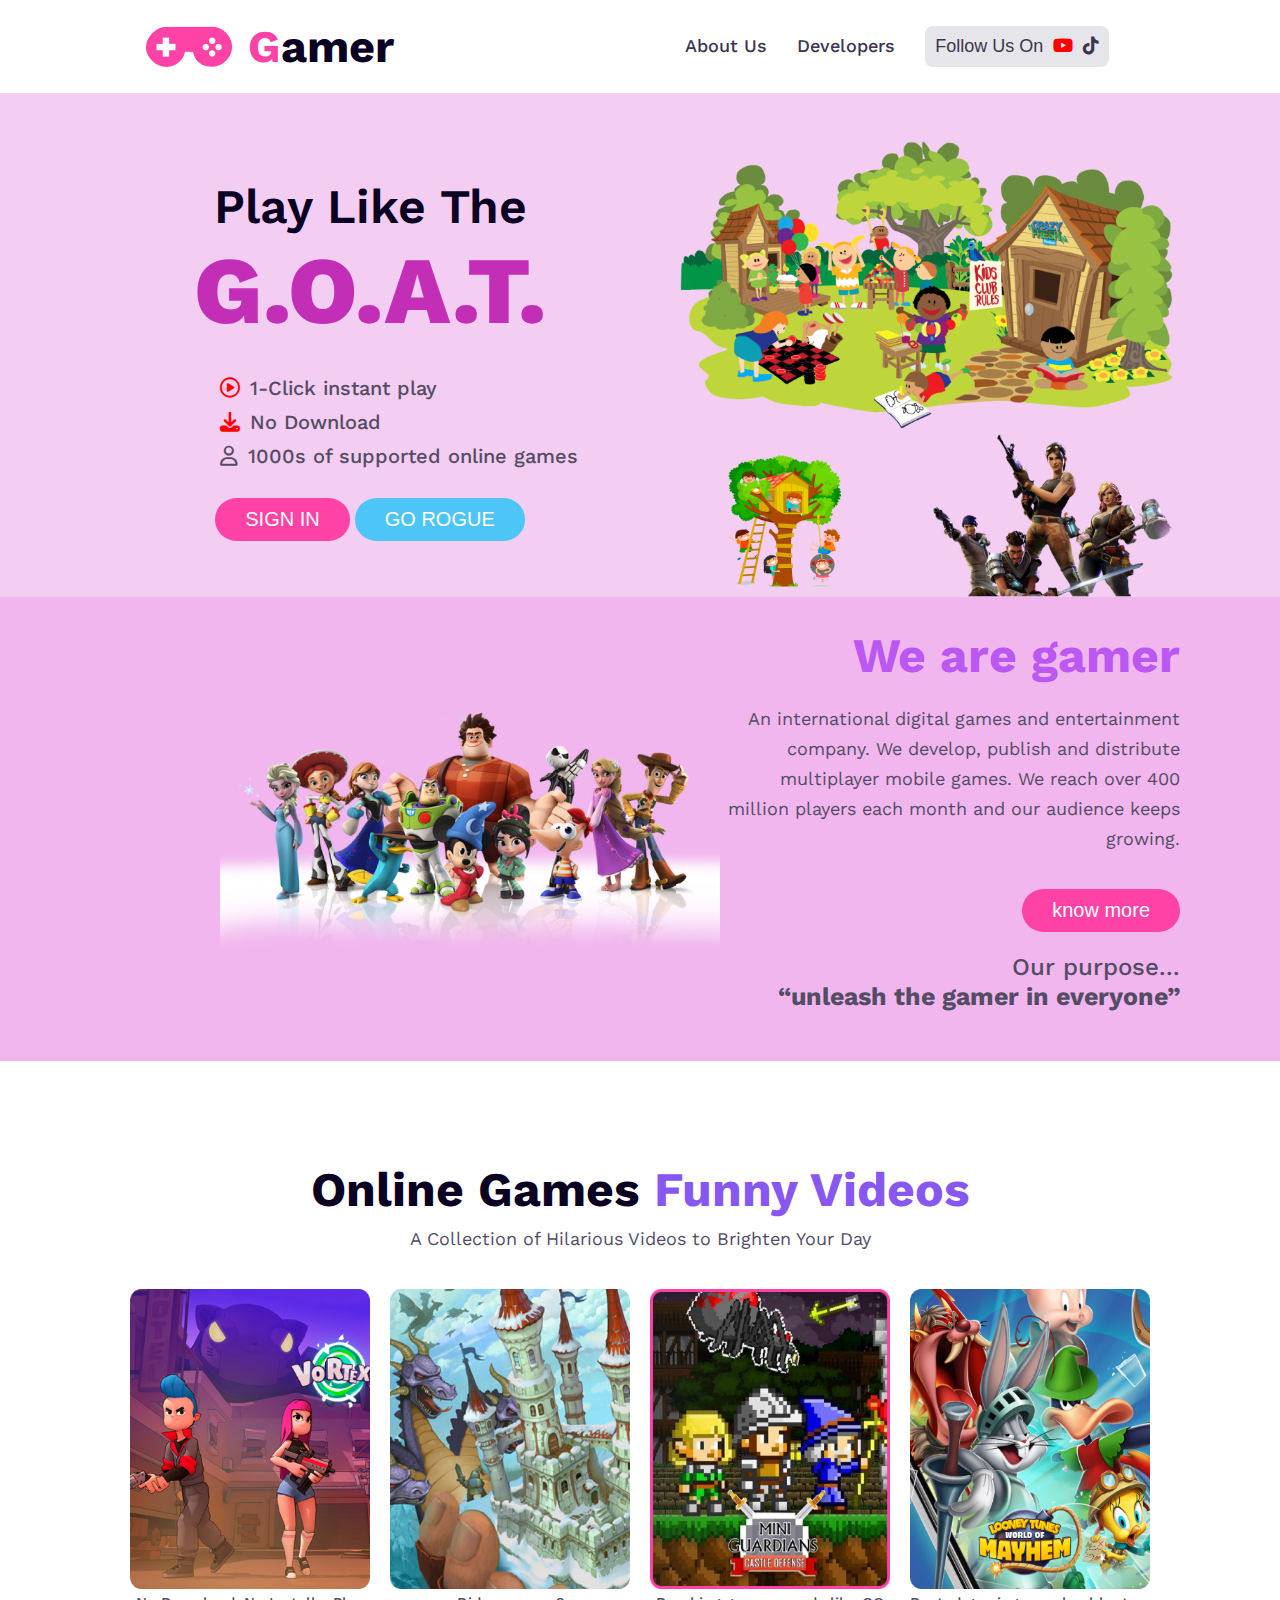
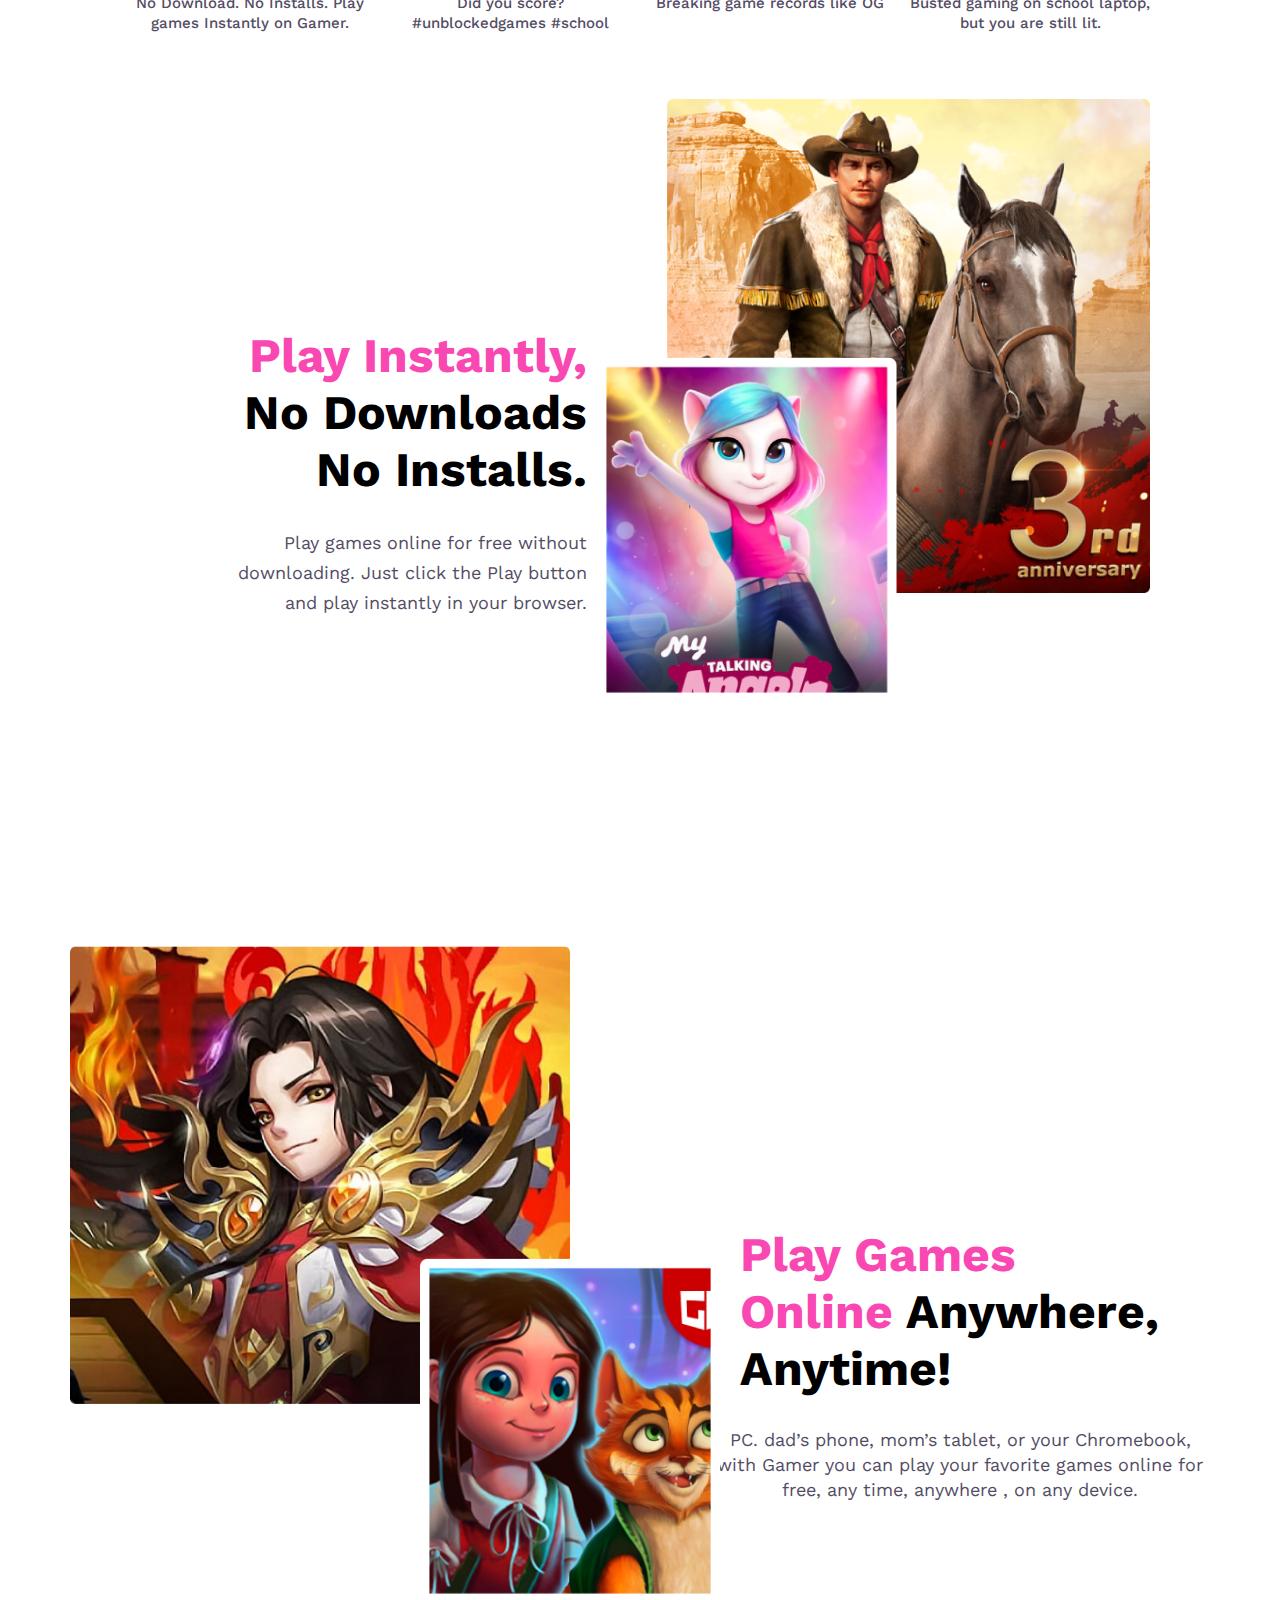
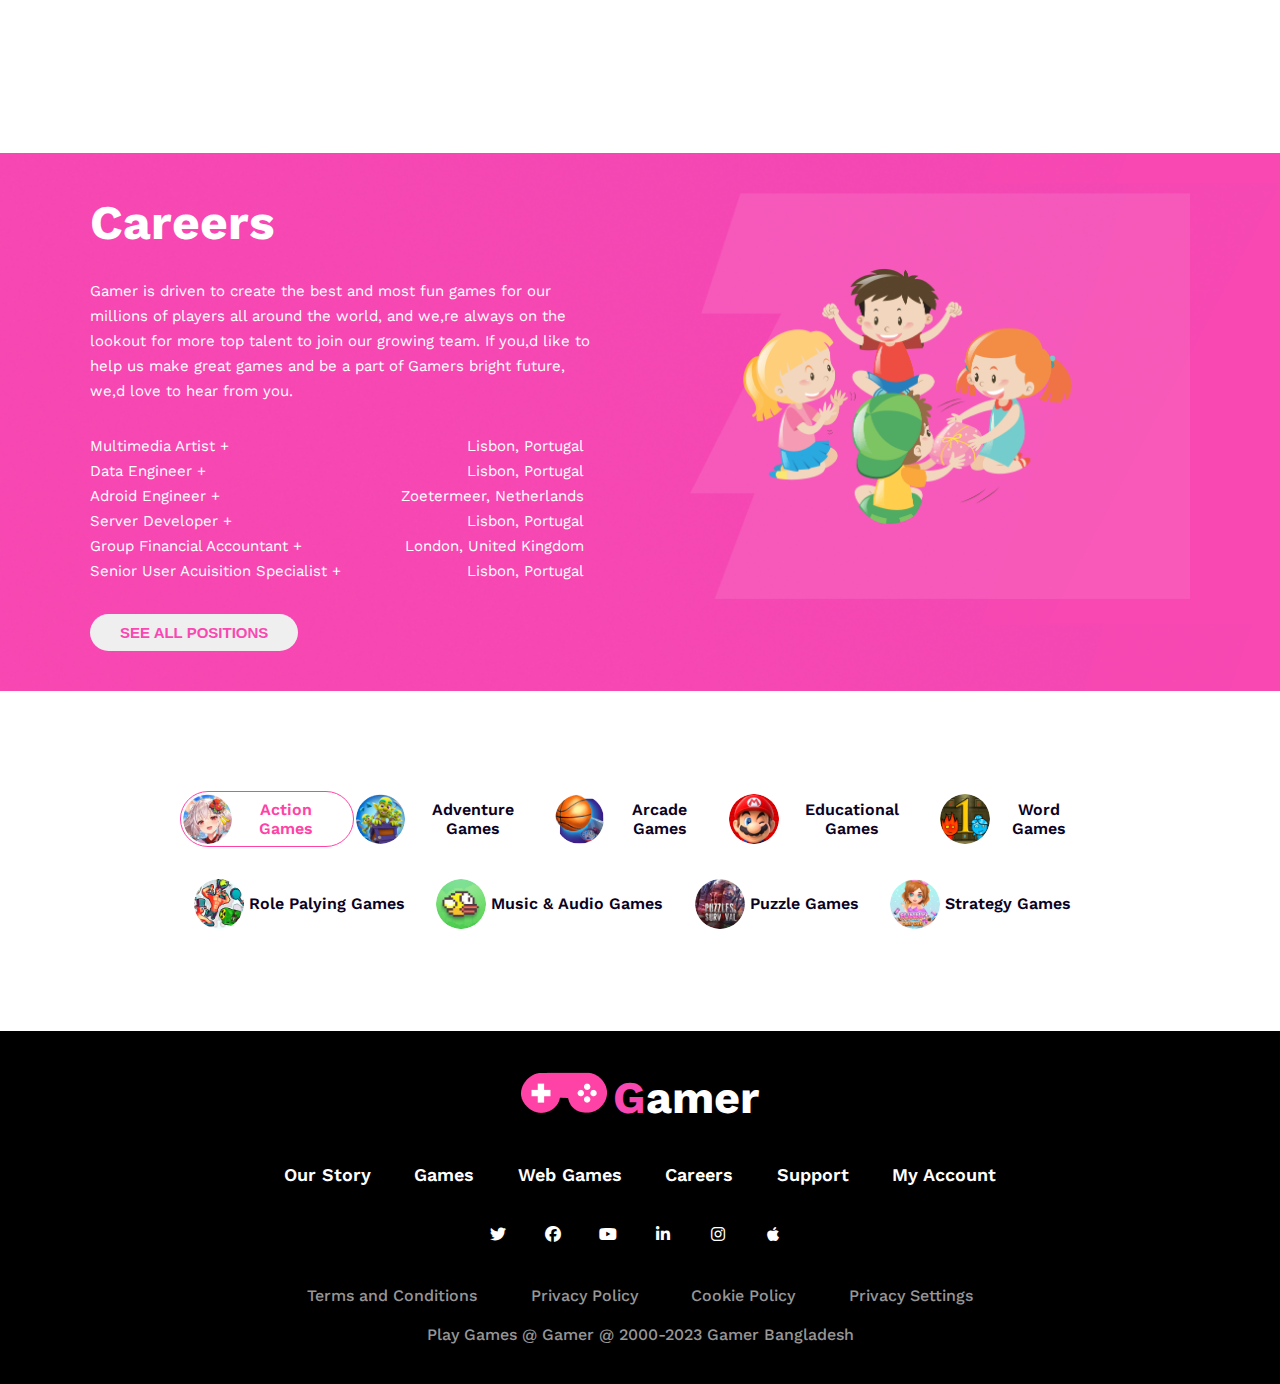
==== commit 2696c949: "user hover section complete" ====
--- a/index.html
+++ b/index.html
@@ -161,7 +161,7 @@
 
         <section class="brand">
             <div class="profile1">
-                <div class="user-1">
+                <div class="user-1 selected">
                     <img src="images/Rectangle 11.png" alt="">
                     <a>Action Games</a>
                 </div>
--- a/style.css
+++ b/style.css
@@ -390,6 +390,24 @@
 .user-1{
     display: flex;
     align-items: center;
+    padding: 2px;
+}
+.selected{
+    border-radius: 50px;
+    background: #FFF;
+    border: 1px solid #FF42A5;
+}
+.selected a{
+
+    color: #FF42A5;
+}
+.user-1:hover a{
+    color: #FF42A5;
+}
+.user-1:hover {
+    border-radius: 50px;
+    background: #FFF;
+    border: 1px solid #FF42A5;
 }
 /* footer section starts from here  */
 footer{
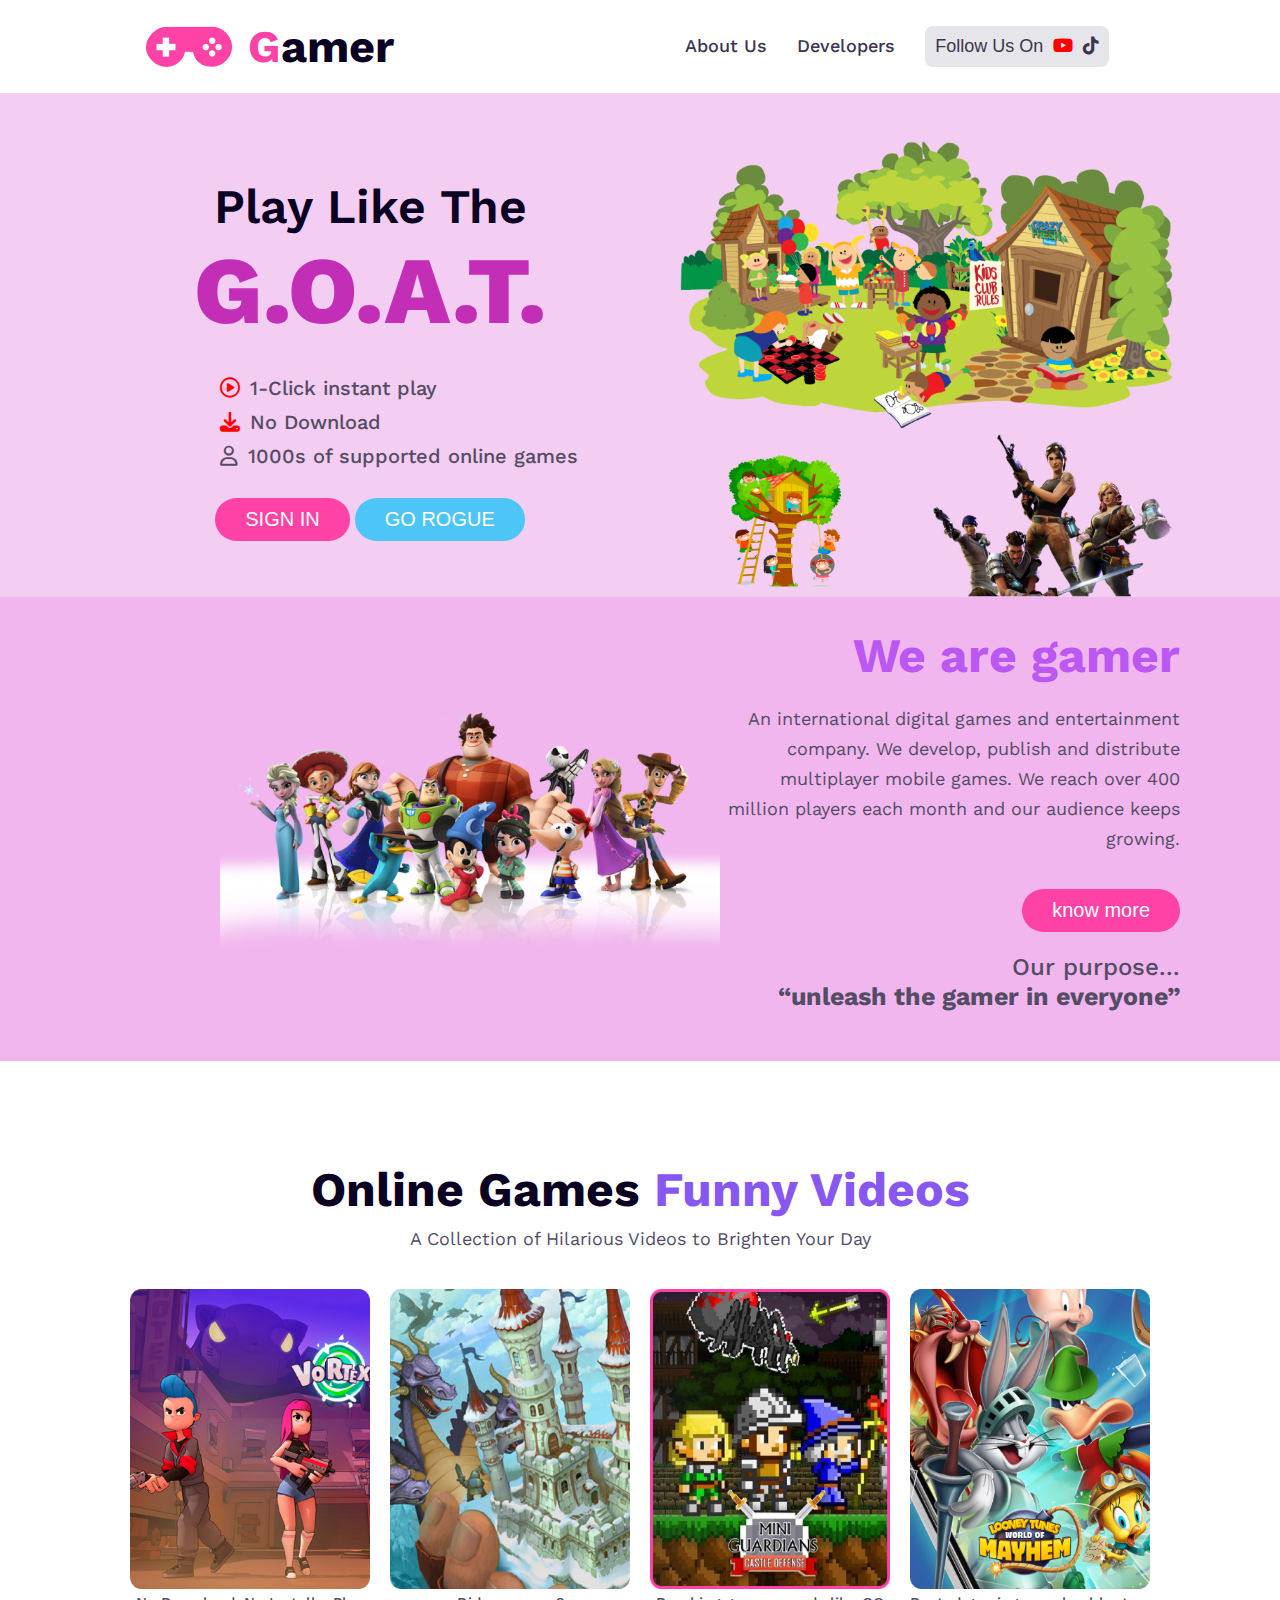
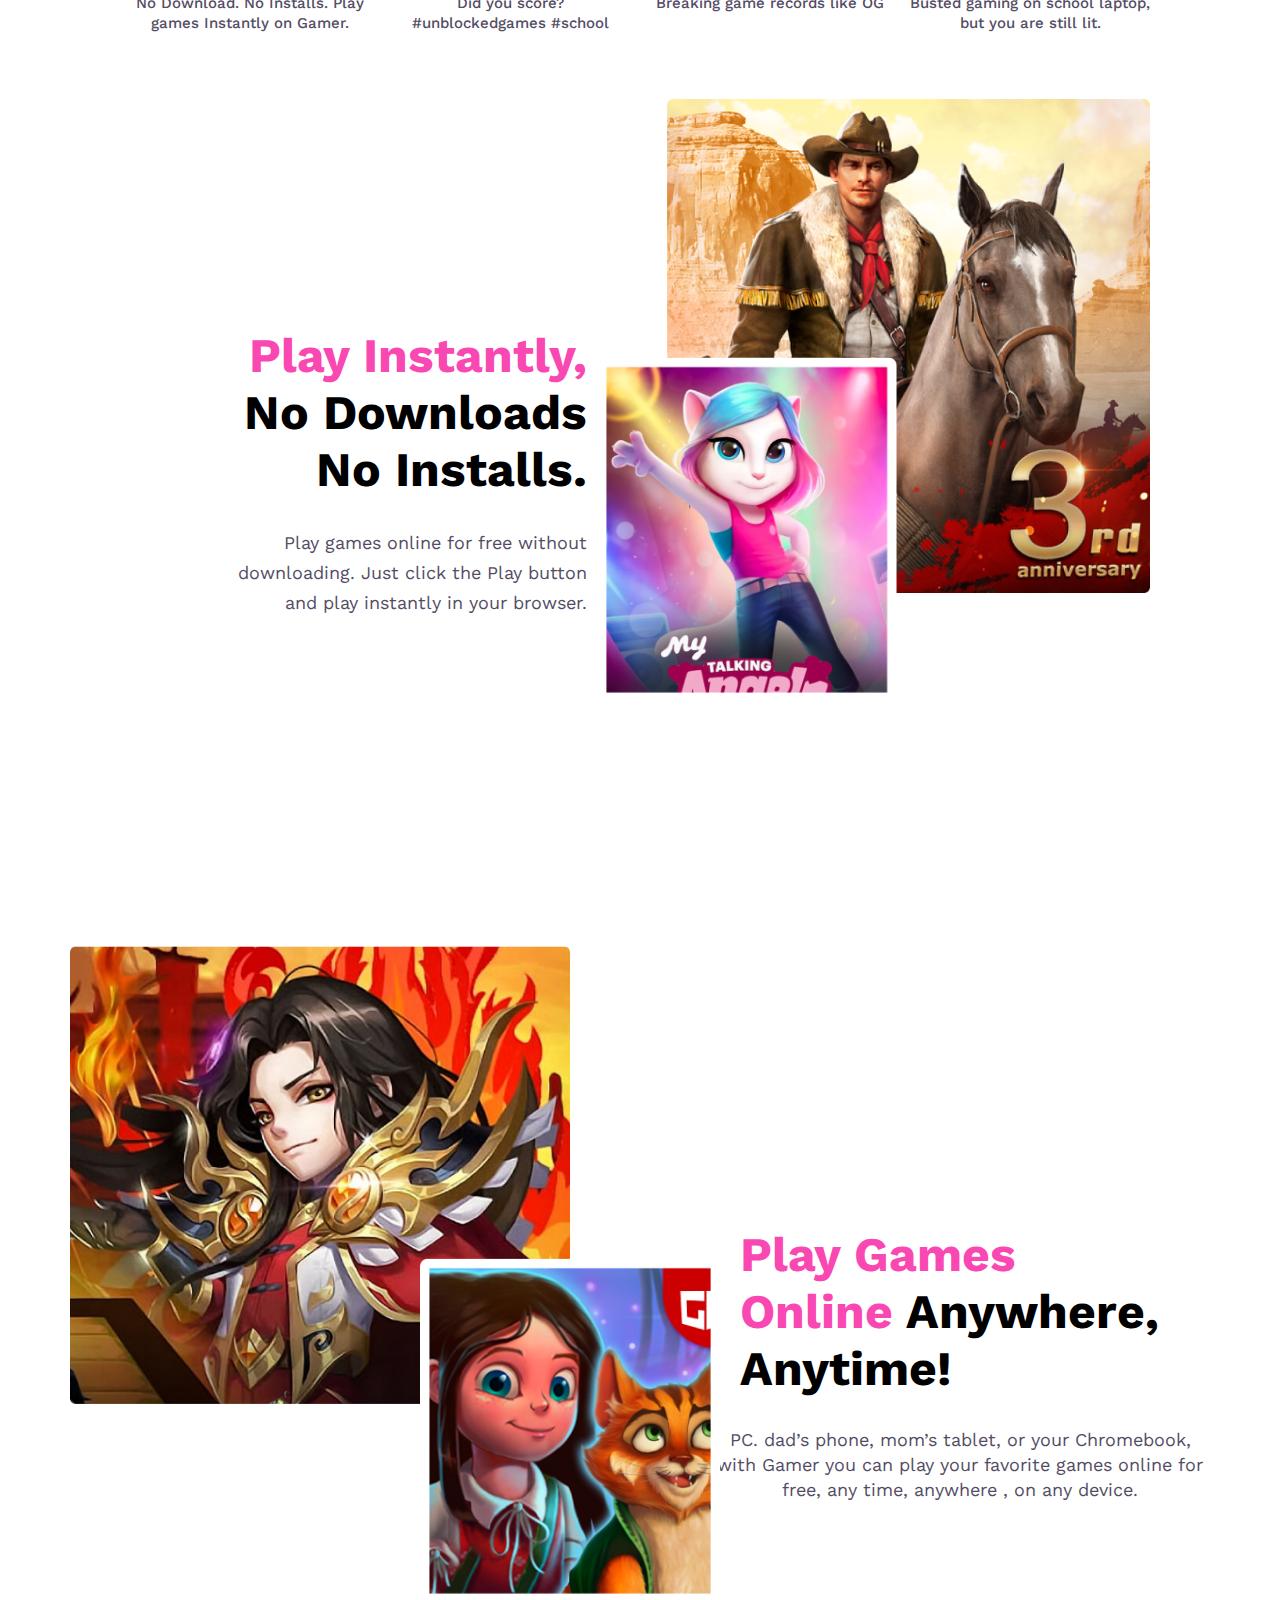
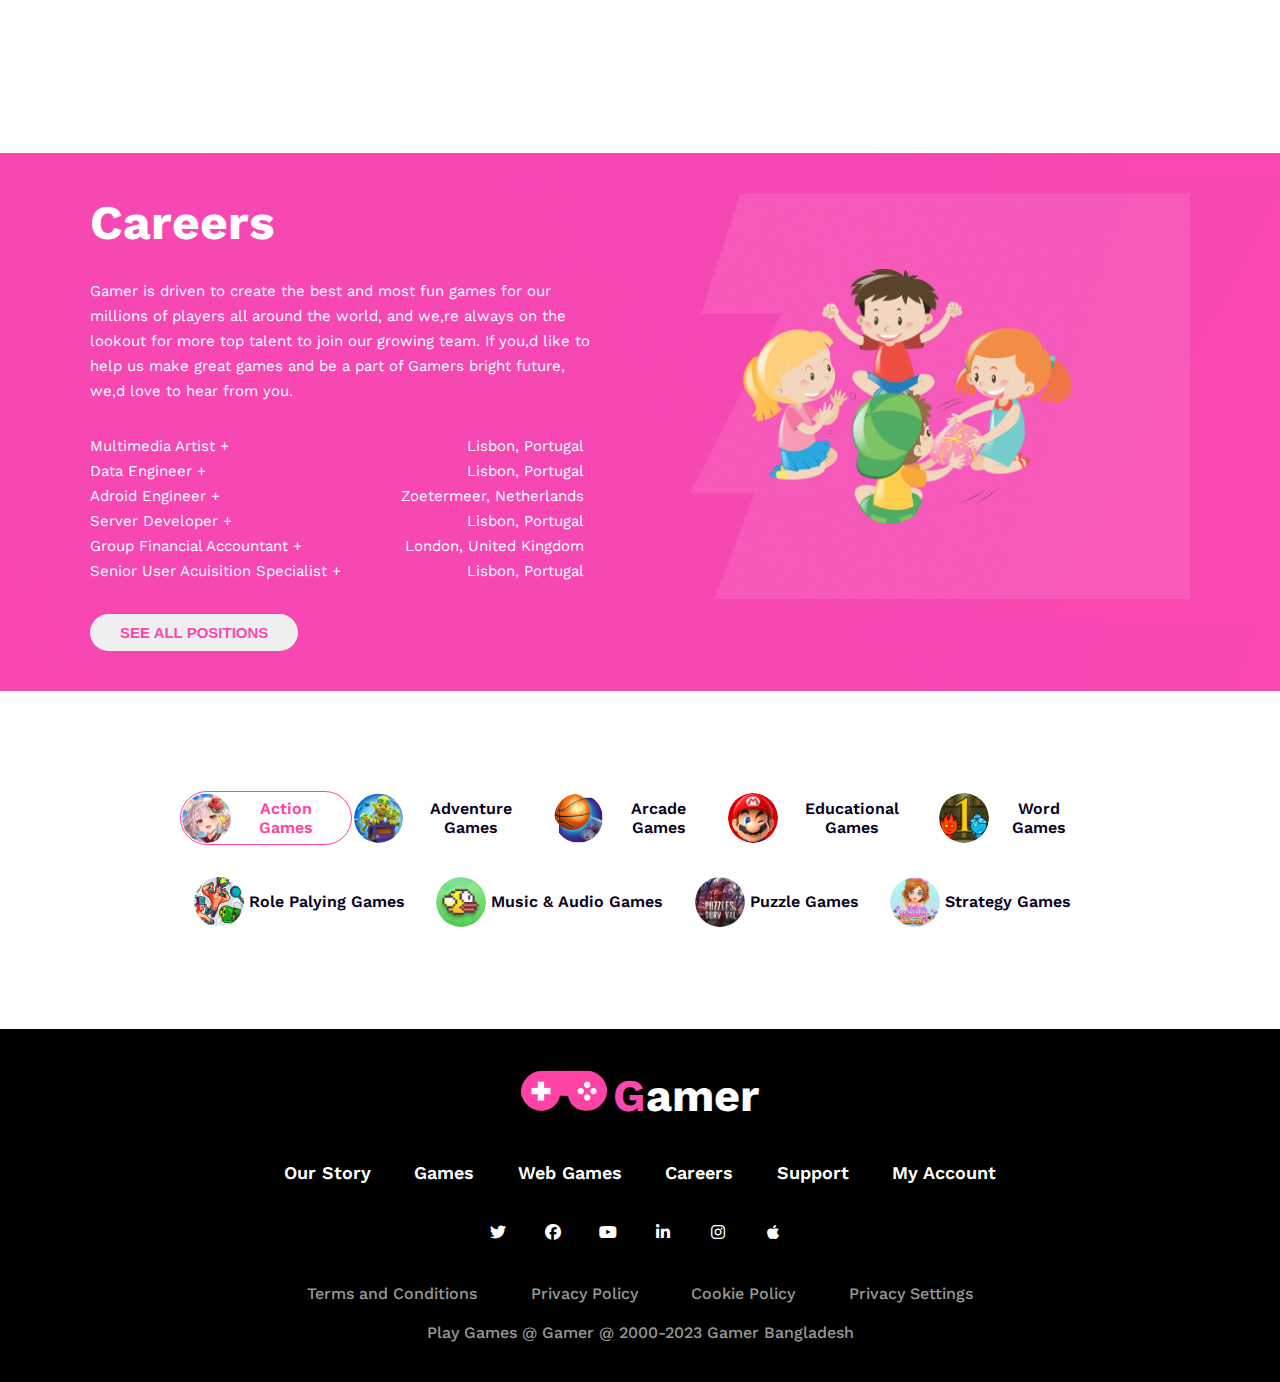
==== commit 35a5de44: "cards hover design completed" ====
--- a/index.html
+++ b/index.html
@@ -10,6 +10,7 @@
 
     <!-- font awesome cdn  -->
     <link rel="stylesheet" href="https://cdnjs.cloudflare.com/ajax/libs/font-awesome/6.4.0/css/all.min.css">
+   
 
     <link rel="stylesheet" href="style.css">
 </head>
--- a/style.css
+++ b/style.css
@@ -199,6 +199,9 @@
     width: 100%;
     height: 300px;
 }
+.cards img:hover{
+    content: 'Watch Now';
+}
 .cards img{
    width: 100%;
    height: 300px;
@@ -211,6 +214,49 @@
     font-weight: 500;
     line-height: 20px;
     text-decoration: none;
+}
+.cards {
+    position: relative;
+    display: inline-block;
+}
+
+.cards::after {
+    content: '';
+    position: absolute;
+    top: 50%;
+    left: 50%;
+    transform: translate(-50%, -50%);
+    width: 80px; 
+    height: 80px; 
+    background-image: url('images/play-button.png');
+    background-size: cover;
+    opacity: 0; 
+    transition: opacity 0.3s ease;
+}
+
+.cards:hover::after {
+    opacity: 1; 
+}
+
+.cards::before {
+    content: 'Watch Now';
+    position: absolute;
+    top: 70%;
+    left: 50%;
+    transform: translate(-50%, -50%);
+    color: red;
+    font-size: 14px; 
+    font-weight: bold; 
+    opacity: 0; 
+    transition: opacity 0.3s ease;
+    font-size: 20px;
+}
+
+.cards:hover::before {
+    opacity: 1; 
+}
+.cards:hover img{
+    opacity: 0.3; 
 }
 
 /* Funny Videos section ends from here  */
@@ -390,15 +436,16 @@
 .user-1{
     display: flex;
     align-items: center;
-    padding: 2px;
+    padding: 1px;
+    border: 1px solid #FFF;
 }
 .selected{
     border-radius: 50px;
     background: #FFF;
     border: 1px solid #FF42A5;
 }
+
 .selected a{
-
     color: #FF42A5;
 }
 .user-1:hover a{
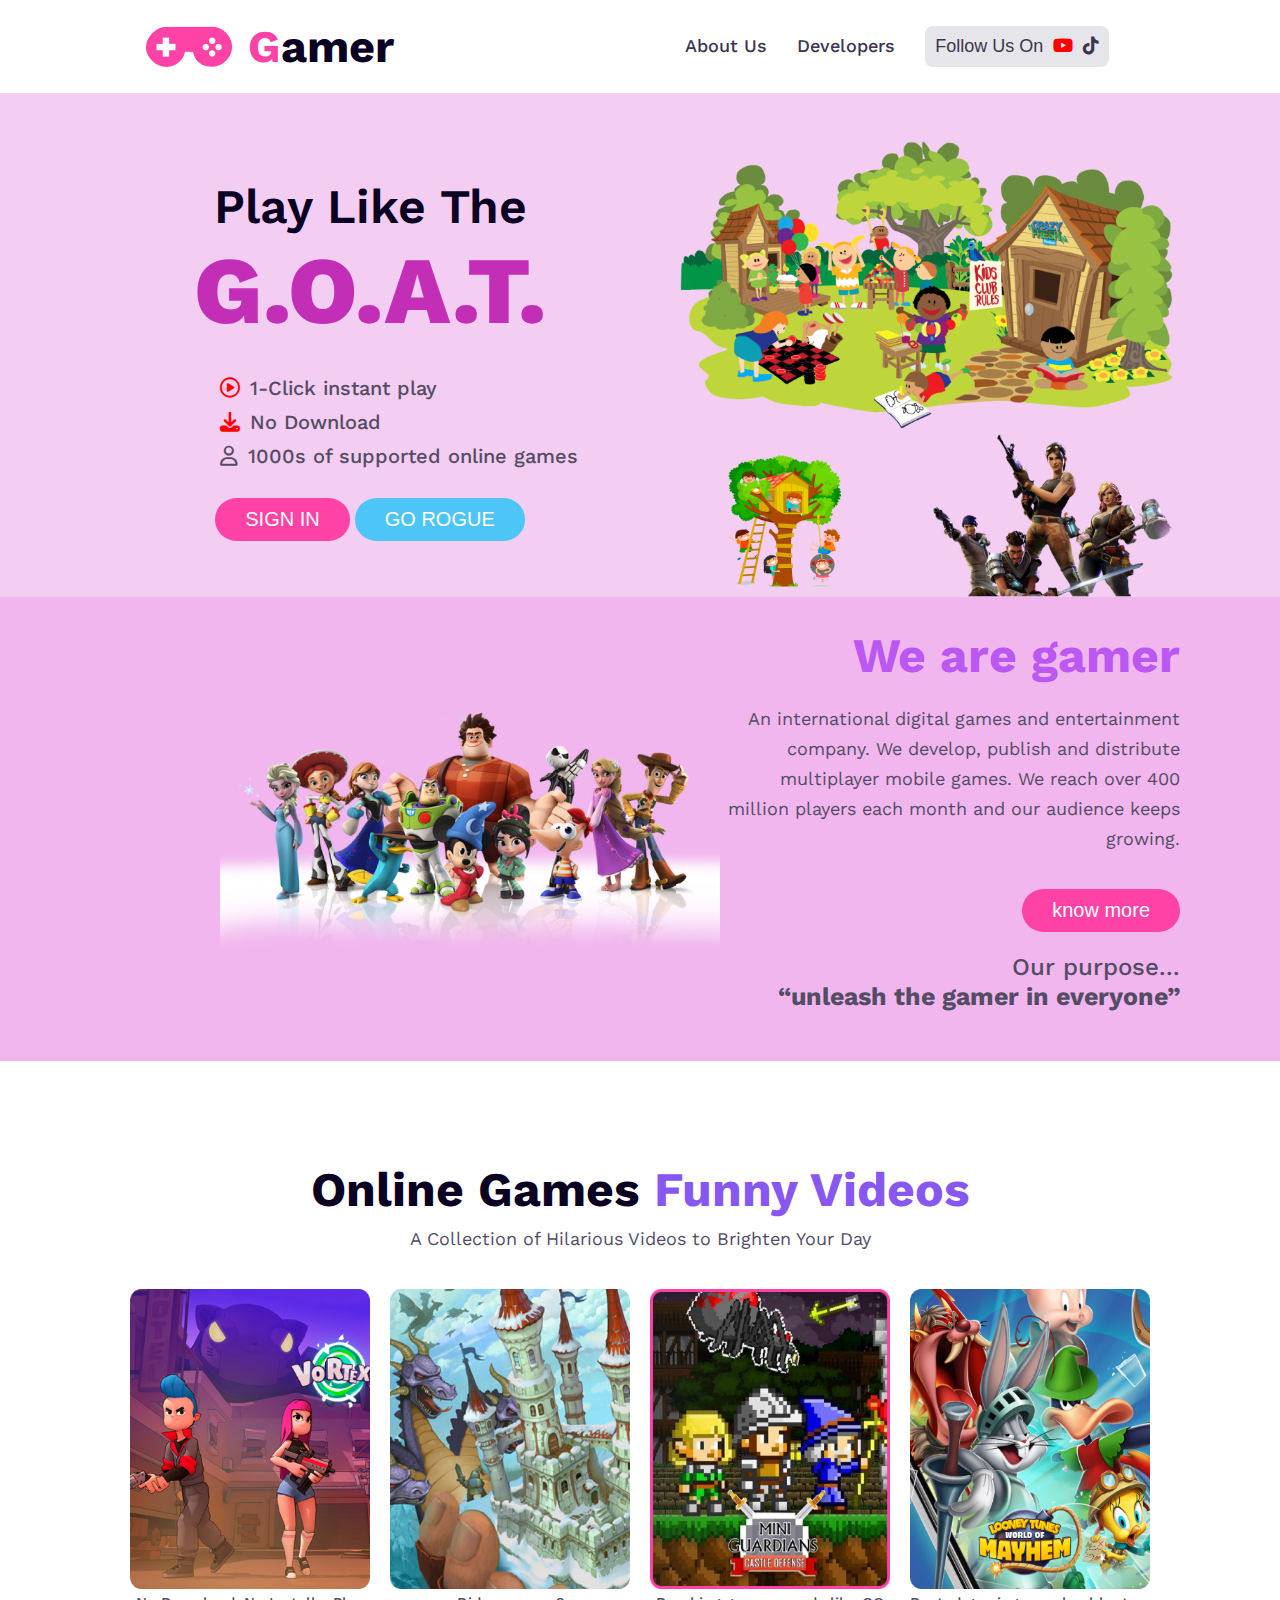
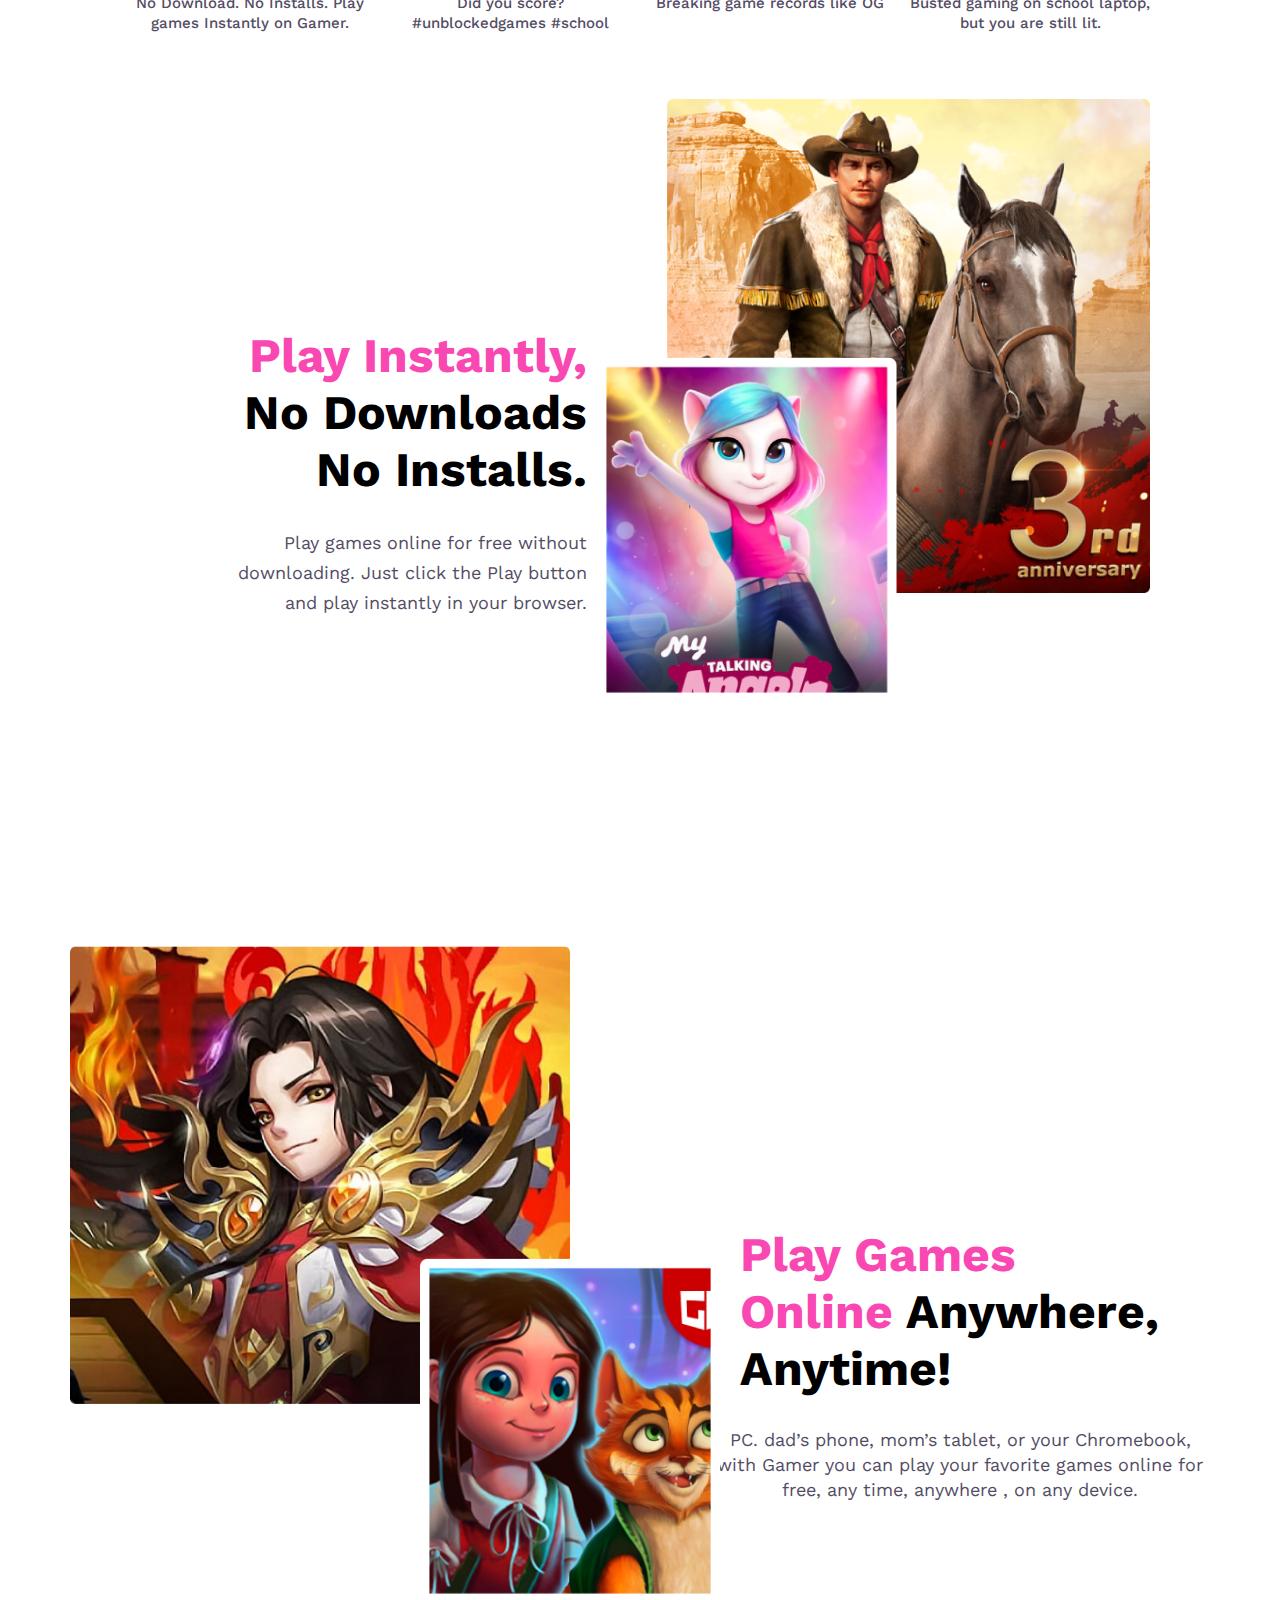
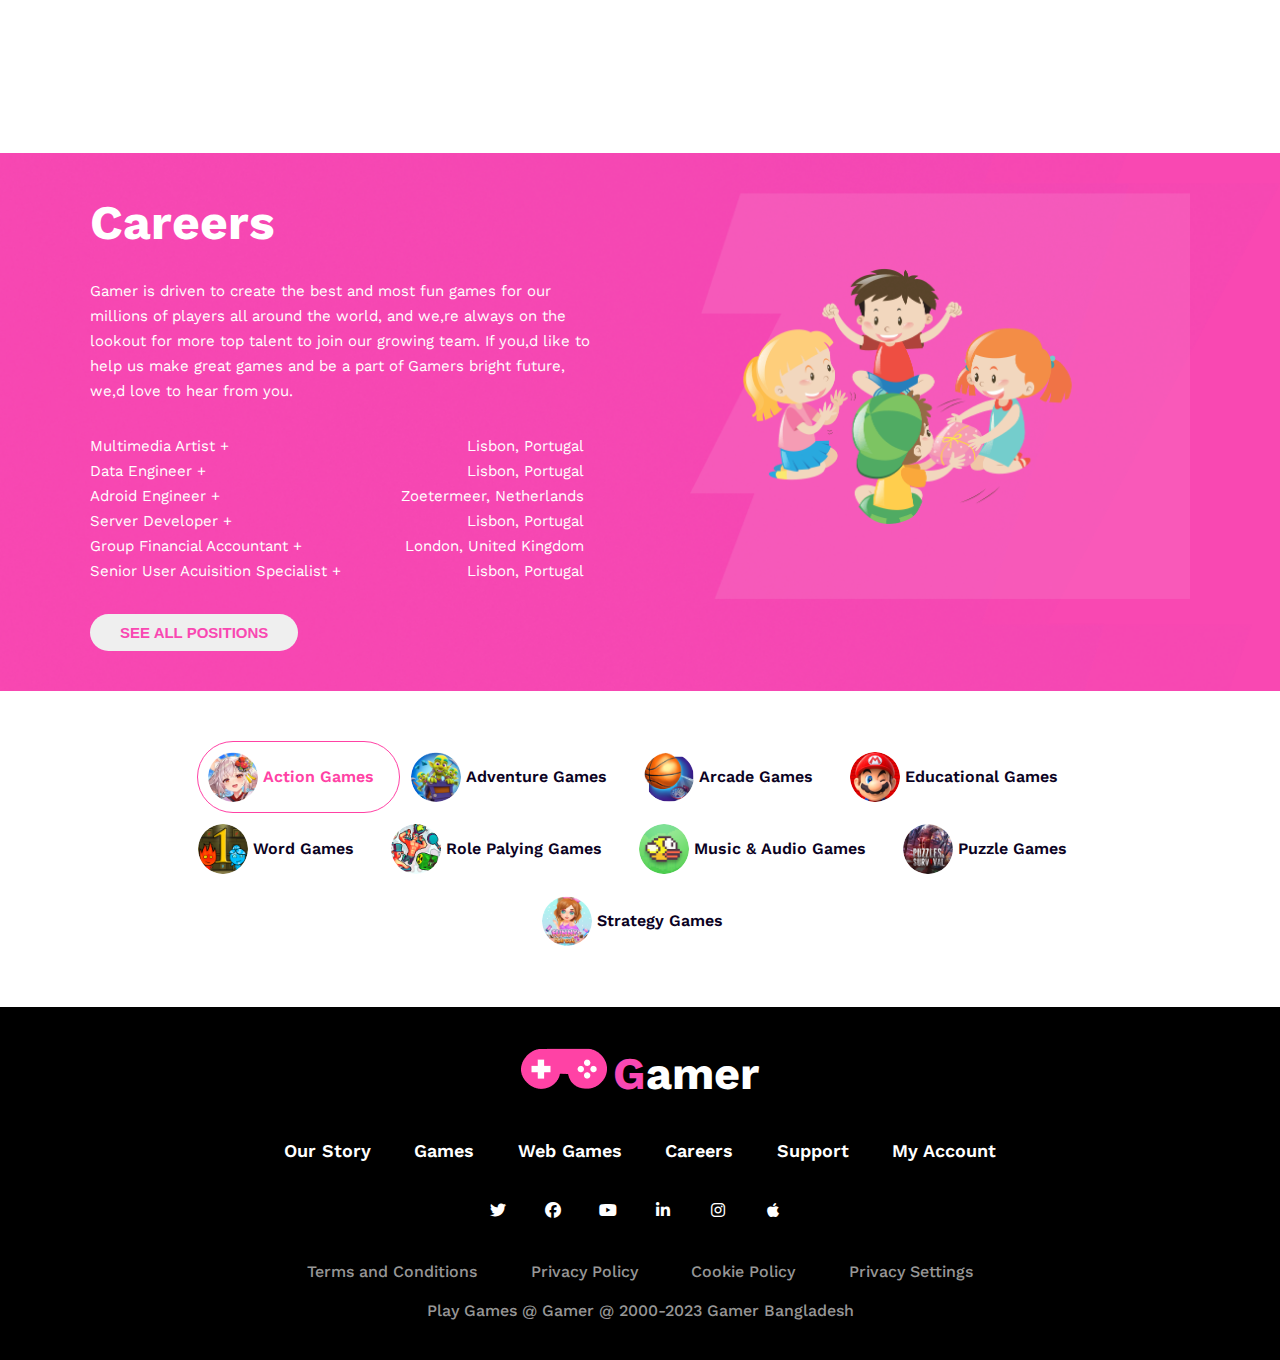
==== commit 38951e6f: "user section updated" ====
--- a/index.html
+++ b/index.html
@@ -161,48 +161,44 @@
         </section>
 
         <section class="brand">
-            <div class="profile1">
-                <div class="user-1 selected">
-                    <img src="images/Rectangle 11.png" alt="">
-                    <a>Action Games</a>
-                </div>
-                <div class="user-1">
-                    <img src="images/Rectangle 12.png" alt="">
-                    <a href="">Adventure Games</a>
-                </div>
-                <div class="user-1">
-                    <img src="images/Rectangle 13.png" alt="">
-                    <a href="">Arcade Games</a>
-                </div>
-                <div class="user-1">
-                    <img src="images/Rectangle 14.png" alt="">
-                    <a href="">Educational Games</a>
-                </div>
-                <div class="user-1">
-                    <img src="images/Rectangle 15.png" alt="">
-                    <a href="">Word Games</a>
-                </div>
-            </div>
-            <div class="profile2">
-                <div class="user-1">
-                    <img src="images/Rectangle 16.png" alt="">
-                    <a href="">Role Palying Games</a>
-                </div>
-                <div class="user-1">
-                    <img src="images/Rectangle 17.png" alt="">
-                    <a href="">Music & Audio Games</a>
-                </div>
-                <div class="user-1">
-                    <img src="images/Rectangle 18.png" alt="">
-                    <a href="">Puzzle Games</a>
-                </div>
-                <div class="user-1">
-                    <img src="images/Rectangle 19.png" alt="">
-                    <a href="">Strategy Games</a>
-                </div>
-            </div>
+            <div class="user-1 selected">
+                <img src="images/Rectangle 11.png" alt="">
+                <a>Action Games</a>
+            </div>
+            <div class="user-1">
+                <img src="images/Rectangle 12.png" alt="">
+                <a href="">Adventure Games</a>
+            </div>
+            <div class="user-1">
+                <img src="images/Rectangle 13.png" alt="">
+                <a href="">Arcade Games</a>
+            </div>
+            <div class="user-1">
+                <img src="images/Rectangle 14.png" alt="">
+                <a href="">Educational Games</a>
+            </div>
+            <div class="user-1">
+                <img src="images/Rectangle 15.png" alt="">
+                <a href="">Word Games</a>
+            </div>
+        
+            <div class="user-1">
+                <img src="images/Rectangle 16.png" alt="">
+                <a href="">Role Palying Games</a>
+            </div>
+            <div class="user-1">
+                <img src="images/Rectangle 17.png" alt="">
+                <a href="">Music & Audio Games</a>
+            </div>
+            <div class="user-1">
+                <img src="images/Rectangle 18.png" alt="">
+                <a href="">Puzzle Games</a>
+            </div>
+            <div class="user-1">
+                <img src="images/Rectangle 19.png" alt="">
+                <a href="">Strategy Games</a>
+            </div>      
             
-            </div>
         </section>
     </main>
 
--- a/style.css
+++ b/style.css
@@ -408,18 +408,15 @@
 
 /* brand section starts from here  */
 .brand{
-    margin: 100px 180px;
-}
-
-.profile1{
-    display: flex;
-    justify-content: space-evenly;
-}
-.profile2{
-    margin-top: 30px;
-    display: flex;
-    justify-content: space-evenly;
-}
+    display: flex;
+    align-items: center;
+    justify-content: center;
+    flex-wrap: wrap;
+    width: 80%;
+    margin: 50px auto;
+}
+
+
 .brand img{
     width: 50px;
     height: 50px;
@@ -436,7 +433,7 @@
 .user-1{
     display: flex;
     align-items: center;
-    padding: 1px;
+    padding: 10px;
     border: 1px solid #FFF;
 }
 .selected{
